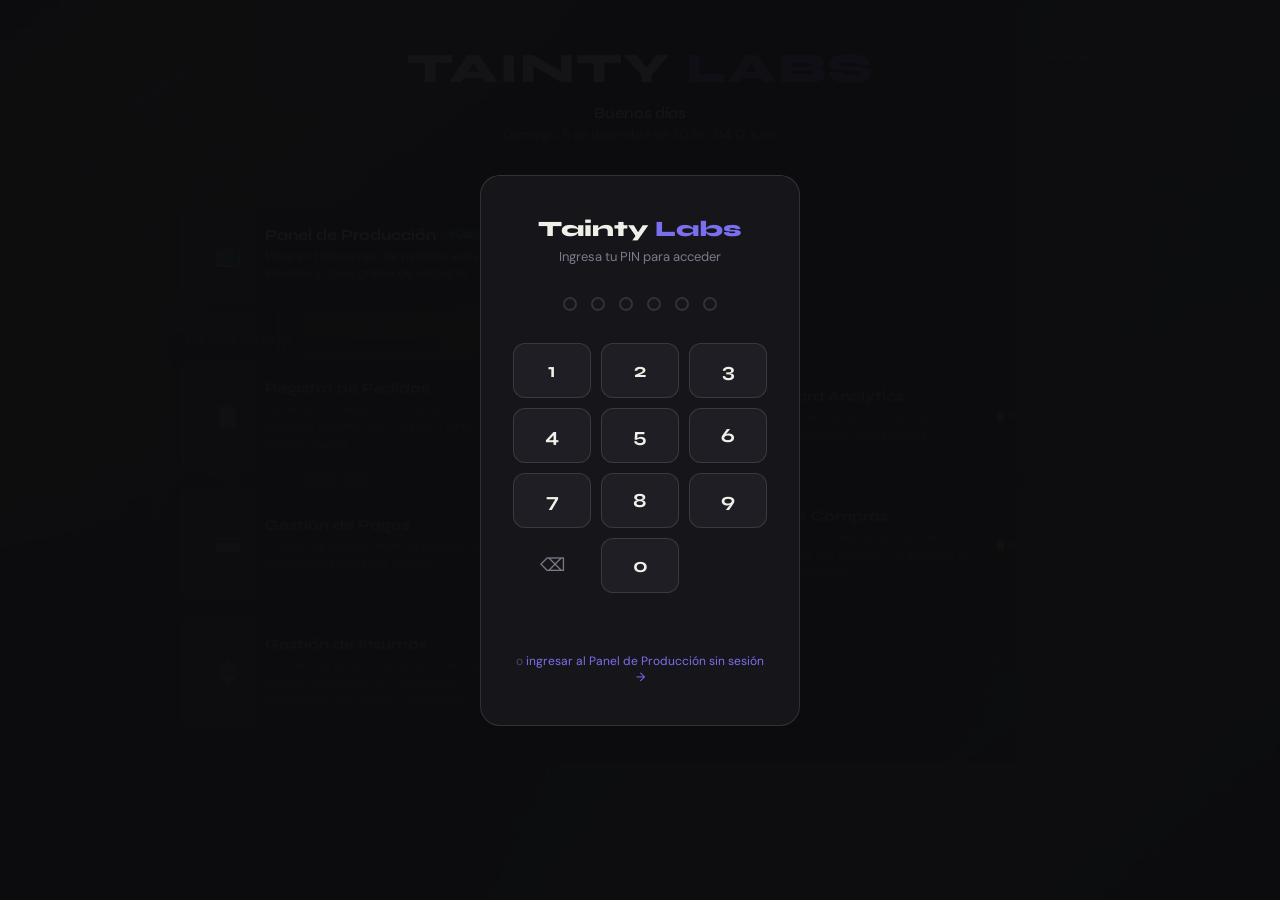
==== costeo_tainty.html @ faa9531d "PWA: app instalable en móvil (manifest, service worker, íconos y metas en las 8 páginas) Co-Authored" ====
<!DOCTYPE html>
<html lang="es">
<head>
<meta charset="UTF-8">
<meta name="viewport" content="width=device-width, initial-scale=1.0">
<!-- PWA (app instalable) -->
<meta name="theme-color" content="#0d0d0f">
<meta name="mobile-web-app-capable" content="yes">
<meta name="apple-mobile-web-app-capable" content="yes">
<meta name="apple-mobile-web-app-status-bar-style" content="black">
<meta name="apple-mobile-web-app-title" content="Tainty">
<link rel="manifest" href="./manifest.json">
<link rel="apple-touch-icon" href="./assets/icons/apple-touch-icon.png">
<link rel="icon" type="image/png" sizes="192x192" href="./assets/icons/icon-192.png">
<title>Costeo &amp; Compras · Tainty Labs</title>
<link href="https://fonts.googleapis.com/css2?family=Syne:wght@400;600;700;800&family=DM+Sans:wght@400;500&family=DM+Mono:wght@400;500&display=swap" rel="stylesheet">
<link rel="stylesheet" href="./assets/common.css">
<style>
/* TOPBAR */
.topbar-right{display:flex;align-items:center;gap:8px}
/* TABS */
.tabs-nav{display:flex;background:var(--surface);border-bottom:1px solid var(--border);position:sticky;top:0;z-index:9}
.tabs-nav.stuck{box-shadow:0 6px 16px -10px rgba(0,0,0,.5)}
.tab-btn{font-family:'DM Sans',sans-serif;font-size:13px;font-weight:500;padding:12px 20px;border:none;background:transparent;color:var(--muted);cursor:pointer;border-bottom:2px solid transparent;transition:all .15s;white-space:nowrap}
.tab-btn.active{color:var(--purple);border-bottom-color:var(--purple)}
.tab-count{display:inline-flex;align-items:center;justify-content:center;min-width:18px;height:18px;padding:0 5px;margin-left:7px;border-radius:10px;background:var(--purple-dim);color:var(--purple);font-family:'DM Mono',monospace;font-size:11px;font-weight:500;line-height:1;vertical-align:middle}
.tab-btn.active .tab-count{background:var(--purple);color:#fff}
.tab-content{display:none;padding:1.5rem;position:relative;z-index:1}
.tab-content.active{display:block}
/* GUIA DE PASOS (estado vacío) */
.guia-pasos{display:flex;gap:10px;margin-bottom:1.25rem;flex-wrap:wrap}
.guia-paso{flex:1;min-width:190px;display:flex;align-items:flex-start;gap:11px;background:var(--surface);border:1px solid var(--border);border-radius:12px;padding:.85rem 1rem}
.guia-num{flex-shrink:0;width:24px;height:24px;border-radius:50%;background:var(--purple-dim);color:var(--purple);font-family:'Syne',sans-serif;font-weight:700;font-size:13px;display:flex;align-items:center;justify-content:center}
.guia-t{font-size:13px;font-weight:600;color:var(--text);margin-bottom:2px}
.guia-s{font-size:11px;color:var(--muted);line-height:1.4}
@media(max-width:640px){.guia-paso{min-width:100%}}
/* BARRA TOTAL FIJA */
body.has-barra{padding-bottom:76px}
.barra-total{position:fixed;left:0;right:0;bottom:0;z-index:20;display:none;align-items:center;justify-content:space-between;gap:12px;padding:12px 1.5rem;background:var(--surface);border-top:1px solid var(--border2);box-shadow:0 -8px 24px -14px rgba(0,0,0,.7);flex-wrap:wrap}
.barra-total.show{display:flex;animation:barraUp .2s ease}
@keyframes barraUp{from{transform:translateY(100%)}to{transform:translateY(0)}}
.barra-total-info{display:flex;align-items:baseline;gap:10px;flex-wrap:wrap}
.barra-total-val{font-family:'DM Mono',monospace;font-size:18px;font-weight:500;color:var(--amber)}
.barra-total-sub{font-size:12px;color:var(--muted)}
.btn-copy.copiado{background:var(--green);color:#fff;border-color:var(--green)}
@media(max-width:640px){.barra-total{padding:10px 1rem}.barra-total-val{font-size:16px}.barra-total .btn-primary{padding:9px 16px;font-size:13px}}
/* CARDS */
.section-title{font-family:'Syne',sans-serif;font-size:16px;font-weight:700;margin-bottom:4px}
.section-sub{font-size:13px;color:var(--muted);margin-bottom:1.25rem}
.card{background:var(--surface);border:1px solid var(--border);border-radius:14px;padding:1.25rem;margin-bottom:12px}
/* PEDIDO SELECTOR */
.pedido-grid{display:grid;grid-template-columns:repeat(auto-fill,minmax(280px,1fr));gap:10px;margin-bottom:1.25rem}
.pedido-card{background:var(--surface);border:1px solid var(--border);border-radius:12px;padding:1rem;cursor:pointer;transition:all .15s;position:relative}
.pedido-card:hover{border-color:var(--border2)}
.pedido-card.selected{border-color:var(--purple);background:var(--purple-dim)}
.pedido-card-check{position:absolute;top:10px;right:10px;width:20px;height:20px;border-radius:50%;border:2px solid var(--border2);background:transparent;display:flex;align-items:center;justify-content:center;font-size:11px;color:transparent}
.pedido-card.selected .pedido-card-check{background:var(--purple);border-color:var(--purple);color:#fff}
.pedido-num{font-family:'DM Mono',monospace;font-size:11px;color:var(--hint);margin-bottom:3px}
.pedido-prod{font-size:14px;font-weight:600;color:var(--text);margin-bottom:3px}
.pedido-cliente{font-size:12px;color:var(--muted)}
.pedido-qty{font-family:'DM Mono',monospace;font-size:13px;color:var(--amber);margin-top:4px}
/* ESCALA SELECTOR */
/* TABLA INSUMOS */
.table-wrap{background:var(--surface);border:1px solid var(--border);border-radius:14px;overflow:hidden;margin-bottom:1rem}
.table-scroll{overflow-x:auto}
table{width:100%;border-collapse:collapse;font-size:13px}
thead tr{background:var(--surface2);border-bottom:1px solid var(--border2)}
th{padding:10px 14px;text-align:left;font-size:11px;font-weight:500;color:var(--muted);text-transform:uppercase;letter-spacing:.06em;white-space:nowrap}
tbody tr{border-bottom:1px solid var(--border);transition:background .1s}
tbody tr:last-child{border:none}
tbody tr:hover{background:var(--surface2)}
td{padding:10px 14px;color:var(--text);white-space:nowrap}
.td-mono{font-family:'DM Mono',monospace;font-size:12px}
.td-muted{color:var(--muted);font-size:12px}
.proveedor-badge{font-size:11px;padding:2px 8px;border-radius:20px;background:var(--blue-dim);color:var(--blue);border:1px solid rgba(76,163,232,.2)}
/* RESUMEN PROVEEDOR */
.prov-card{background:var(--surface);border:1px solid var(--border);border-radius:14px;margin-bottom:12px;overflow:hidden}
.prov-header{padding:1rem 1.25rem;background:var(--surface2);border-bottom:1px solid var(--border);display:flex;align-items:center;justify-content:space-between}
.prov-name{font-family:'Syne',sans-serif;font-size:15px;font-weight:700;color:var(--text)}
.prov-total{font-family:'DM Mono',monospace;font-size:14px;color:var(--amber)}
.prov-body{padding:1rem 1.25rem}
.prov-item{display:flex;align-items:center;justify-content:space-between;padding:6px 0;border-bottom:1px solid var(--border);font-size:13px}
.prov-item:last-child{border:none}
.prov-item-name{color:var(--muted);flex:1}
.prov-item-qty{font-family:'DM Mono',monospace;color:var(--text);margin:0 12px}
.prov-item-cost{font-family:'DM Mono',monospace;color:var(--green)}
.btn-copy{font-size:11px;padding:4px 10px;border-radius:8px;border:1px solid rgba(62,207,142,.3);background:var(--green-dim);color:var(--green);cursor:pointer;transition:all .15s}
.btn-copy:hover{background:rgba(62,207,142,.2)}
/* Segmented toggle (Por proveedor / Por tipo) */
.seg-toggle{display:inline-flex;background:var(--surface);border:1px solid var(--border2);border-radius:10px;padding:3px;gap:2px}
.seg-btn{font-family:'DM Sans',sans-serif;font-size:12px;font-weight:500;padding:6px 12px;border:none;background:transparent;color:var(--muted);cursor:pointer;border-radius:7px;transition:all .15s;white-space:nowrap;display:inline-flex;align-items:center;gap:5px}
.seg-btn:hover{color:var(--text)}
.seg-btn.active{background:var(--purple-dim);color:var(--purple)}
/* MANUAL PEDIDO */
.manual-row{display:flex;gap:8px;align-items:flex-end;margin-bottom:8px;flex-wrap:wrap}
.sel{background:var(--surface);border:1px solid var(--border2);border-radius:10px;padding:9px 12px;font-family:'DM Sans',sans-serif;font-size:13px;color:var(--text);cursor:pointer;outline:none;flex:1;min-width:150px}
.sel:focus{border-color:var(--purple)}
.inp{background:var(--surface);border:1px solid var(--border2);border-radius:10px;padding:9px 12px;font-family:'DM Sans',sans-serif;font-size:13px;color:var(--text);outline:none;width:100px}
.inp:focus{border-color:var(--purple)}
.btn-add{padding:9px 16px;border-radius:10px;border:none;background:var(--purple);color:#fff;font-family:'DM Sans',sans-serif;font-size:13px;cursor:pointer;white-space:nowrap}
.btn-add:hover{opacity:.85}
.btn-primary{padding:10px 24px;border-radius:10px;border:none;background:var(--purple);color:#fff;font-family:'DM Sans',sans-serif;font-size:14px;font-weight:500;cursor:pointer;transition:opacity .15s}
.btn-primary:hover{opacity:.85}
.btn-secondary{padding:10px 20px;border-radius:10px;border:1px solid var(--border2);background:transparent;color:var(--muted);font-family:'DM Sans',sans-serif;font-size:14px;cursor:pointer}
.btn-danger{padding:6px 12px;border-radius:8px;border:1px solid rgba(232,82,74,.3);background:var(--red-dim);color:var(--red);font-family:'DM Sans',sans-serif;font-size:12px;cursor:pointer}
/* COSTO CARD */
.costo-grid{display:grid;grid-template-columns:repeat(4,1fr);gap:8px;margin-bottom:1rem}
.costo-card{background:var(--surface2);border:1px solid var(--border);border-radius:10px;padding:.75rem;text-align:center;transition:all .15s;position:relative;cursor:pointer;outline:none}
.costo-card:hover{border-color:var(--border2);transform:translateY(-1px)}
.costo-card:focus-visible{border-color:var(--amber)}
.costo-card.activa{border-color:var(--amber);background:var(--amber-dim);box-shadow:0 0 0 1px var(--amber) inset}
.costo-label{font-size:11px;color:var(--hint);margin-bottom:4px}
.costo-card.activa .costo-label{color:var(--amber);font-weight:600}
.costo-val{font-family:'DM Mono',monospace;font-size:16px;font-weight:500;color:var(--amber)}
.costo-unit{font-size:11px;color:var(--muted);margin-top:2px}
/* MINI-GRAFICO COSTO/UND POR ESCALA */
.cu-chart{background:var(--surface);border:1px solid var(--border);border-radius:14px;padding:14px 16px 10px;margin-bottom:1rem}
.cu-head{font-size:12px;color:var(--muted);margin-bottom:12px}
.cu-cols{display:flex;gap:10px;align-items:flex-end;height:92px}
.cu-col{flex:1;display:flex;flex-direction:column;justify-content:flex-end;align-items:center;height:100%;gap:5px}
.cu-bar{width:100%;max-width:54px;border-radius:6px 6px 0 0;background:var(--border2);transition:height .3s ease}
.cu-bar.activa{background:var(--amber)}
.cu-bar.mejor{background:var(--green)}
.cu-bar-val{font-family:'DM Mono',monospace;font-size:11px;color:var(--text);white-space:nowrap}
.cu-axis{display:flex;gap:10px;margin-top:6px}
.cu-axis>div{flex:1;text-align:center;font-size:11px;color:var(--muted)}
/* SPINNER */
.spinner{width:32px;height:32px;border:2px solid var(--border2);border-top-color:var(--purple);border-radius:50%;animation:spin .8s linear infinite;margin:2rem auto;display:block}
}
.empty{text-align:center;padding:2rem;color:var(--hint);font-size:14px}
/* TOAST */
/* CATALOGO */
.cat-controls{display:flex;gap:8px;align-items:center;flex-wrap:wrap;margin-bottom:1rem}
.cat-chip{font-size:12px;padding:8px 12px;border-radius:10px;border:1px solid var(--border2);background:transparent;color:var(--muted);cursor:pointer;transition:all .15s;white-space:nowrap}
.cat-chip:hover{color:var(--text)}
.cat-chip.active{background:var(--purple-dim);color:var(--purple);border-color:rgba(124,111,239,.3)}
.cat-chip.pend.active{background:var(--amber-dim);color:var(--amber);border-color:rgba(245,166,35,.3)}
.cat-sel{flex:0 1 auto;min-width:160px;padding:8px 10px;font-size:12px}
.cat-count{margin-left:auto;font-size:12px;color:var(--muted)}
.prod-accordion{background:var(--surface);border:1px solid var(--border);border-radius:12px;margin-bottom:8px;overflow:hidden}
.prod-acc-header{padding:1rem 1.25rem;display:flex;align-items:center;justify-content:space-between;cursor:pointer;transition:background .1s}
.prod-acc-header:hover{background:var(--surface2)}
.prod-acc-title{font-family:'Syne',sans-serif;font-size:14px;font-weight:700}
.prod-acc-meta{font-size:12px;color:var(--muted);display:flex;align-items:center;gap:8px}
.prod-acc-body{display:none;padding:0 1.25rem 1.25rem;border-top:1px solid var(--border)}
.prod-acc-body.open{display:block}
.field label{display:block;font-size:12px;font-weight:500;color:var(--muted);margin-bottom:5px;margin-top:10px}
.field input,.field select{width:100%;font-family:'DM Sans',sans-serif;font-size:13px;color:var(--text);background:var(--surface2);border:1px solid var(--border2);border-radius:8px;padding:8px 10px;outline:none}
.field input:focus{border-color:var(--purple)}
@media(max-width:640px){
  .prod-acc-header{flex-wrap:wrap;gap:6px}
  .costo-grid{grid-template-columns:1fr 1fr}
  .add-prod-form{flex-direction:column}
  .tab-btn{font-size:12px;padding:10px 14px}
.tab-content{padding:1rem}.costo-grid{grid-template-columns:repeat(2,1fr)}.pedido-grid{grid-template-columns:1fr}.manual-row{flex-direction:column}}
</style>
<script src="./assets/auth.js"></script>
<script src="./assets/config.js"></script>
<script src="./assets/common.js"></script>
</head>
<body>

<div class="topbar">
  <div class="logo">Tainty <span>Labs</span> &middot; Costeo</div>
  <div class="topbar-right">
    <a class="back-btn" href="./index.html">&#8592; Inicio</a>
    <button class="lock-btn" onclick="cerrarSesion()">&#128274; Salir</button>
  </div>
</div>

<div class="tabs-nav">
  <button class="tab-btn active" onclick="switchTab('compras',this)">&#128722; Lista de compras<span class="tab-count" id="tab-compras-count" style="display:none">0</span></button>
  <button class="tab-btn" onclick="switchTab('costeo',this)">&#128200; Costeo por producto</button>
  <button class="tab-btn" onclick="switchTab('catalogo',this)">&#128218; Catálogo de insumos</button>
</div>

<!-- TAB: LISTA DE COMPRAS -->
<div class="tab-content active" id="tab-compras">
  <div class="section-title">Generador de lista de compras</div>
  <div class="section-sub">Agrega los pedidos activos y genera automáticamente qué insumos comprar y a qué proveedor</div>

  <div class="guia-pasos" id="guia-compras">
    <div class="guia-paso"><div class="guia-num">1</div><div><div class="guia-t">Agrega pedidos</div><div class="guia-s">Carga los pedidos en cola o añádelos a mano por producto y cantidad.</div></div></div>
    <div class="guia-paso"><div class="guia-num">2</div><div><div class="guia-t">Revisa los insumos</div><div class="guia-s">Verás el total de cada insumo a comprar con su costo estimado.</div></div></div>
    <div class="guia-paso"><div class="guia-num">3</div><div><div class="guia-t">Copia por proveedor</div><div class="guia-s">Genera el pedido agrupado, listo para enviar por WhatsApp.</div></div></div>
  </div>

  <div class="card">
    <div style="display:flex;align-items:center;justify-content:space-between;margin-bottom:10px;flex-wrap:wrap;gap:8px">
      <div style="font-size:13px;font-weight:500;color:var(--text)">Agregar pedidos</div>
      <button class="btn-add" style="background:var(--blue);font-size:12px;padding:6px 14px" onclick="cargarPedidosCola()">&#128260; Cargar pedidos en cola</button>
    </div>
    <div id="pedidos-cola-wrap" style="display:none;margin-bottom:12px">
      <div style="font-size:12px;color:var(--muted);margin-bottom:8px">Selecciona los pedidos a procesar:</div>
      <div id="pedidos-cola-list" style="display:flex;flex-direction:column;gap:6px;max-height:250px;overflow-y:auto;margin-bottom:10px"></div>
      <div style="display:flex;gap:8px">
        <button class="btn-add" style="font-size:12px;padding:6px 14px" onclick="agregarPedidosSeleccionados()">+ Agregar seleccionados</button>
        <button class="btn-secondary" style="font-size:12px;padding:6px 14px" onclick="cerrarCola()">Cerrar</button>
      </div>
    </div>
    <div class="manual-row">
      <select class="sel" id="sel-producto"><option value="">Elige producto...</option></select>
      <input class="inp" type="number" id="inp-cantidad" placeholder="Und" min="1">
      <button class="btn-add" onclick="agregarPedidoManual()">+ Agregar</button>
    </div>
  </div>

  <div id="pedidos-lista" style="margin-bottom:1.25rem"></div>

  <div id="compras-result" style="display:none">
    <div style="display:flex;align-items:center;justify-content:space-between;margin-bottom:1rem;flex-wrap:wrap;gap:8px">
      <div>
        <div class="section-title">Insumos a comprar</div>
        <div style="font-size:12px;color:var(--muted)" id="compras-resumen"></div>
      </div>
      <div style="display:flex;gap:8px">
        <button class="btn-secondary" onclick="limpiarPedidos()">Limpiar todo</button>
        <button class="btn-primary" onclick="mostrarProveedores()">Ver por proveedor &#8594;</button>
      </div>
    </div>
    <div class="table-wrap">
      <div class="table-scroll">
        <table>
          <thead><tr><th>Insumo</th><th>Tipo</th><th>Cantidad total</th><th>Unidad</th><th>Costo estimado</th><th>Proveedor</th></tr></thead>
          <tbody id="compras-tabla"></tbody>
        </table>
      </div>
    </div>
  </div>

  <div id="proveedores-result" style="display:none">
    <div style="display:flex;align-items:center;justify-content:space-between;margin-bottom:1rem;flex-wrap:wrap;gap:8px">
      <div>
        <div class="section-title">Pedido por proveedor</div>
        <div style="font-size:12px;color:var(--muted)">Listo para enviar</div>
      </div>
      <div style="display:flex;align-items:center;gap:8px;flex-wrap:wrap">
        <div class="seg-toggle" id="orden-proveedores">
          <button class="seg-btn active" id="ord-prov" onclick="setOrdenProveedores('proveedor',this)">📦 Por proveedor</button>
          <button class="seg-btn" id="ord-tipo" onclick="setOrdenProveedores('tipo',this)">🧪 Por tipo</button>
        </div>
        <button class="btn-copy" onclick="copiarTodo(this)" title="Copiar la lista completa: insumos, cápsulas, envases, etiquetas y cajas agrupadas por tipo">&#128203; Copiar todo</button>
        <button class="btn-secondary" onclick="volverAInsumos()">&#8592; Volver</button>
      </div>
    </div>
    <div id="proveedores-cards"></div>
    <div style="background:var(--surface);border:1px solid var(--border);border-radius:14px;padding:1.25rem;margin-top:12px">
      <div style="font-family:Syne,sans-serif;font-size:14px;font-weight:700;margin-bottom:8px">Resumen de costos</div>
      <div id="resumen-costos"></div>
    </div>
  </div>
</div>

<!-- TAB: COSTEO -->
<div class="tab-content" id="tab-costeo">
  <div class="section-title">Costeo por producto</div>
  <div class="section-sub">Selecciona un producto y toca una tarjeta de escala para ver su desglose de costos</div>
  <div style="display:flex;gap:10px;margin-bottom:1.25rem;flex-wrap:wrap">
    <select class="sel" id="sel-costeo-prod" onchange="renderCosteo()" style="flex:1;min-width:200px"><option value="">Elige producto...</option></select>
  </div>
  <div id="costeo-result" class="empty">Selecciona un producto para ver su costeo</div>
</div>

<!-- TAB: CATALOGO -->
<div class="tab-content" id="tab-catalogo">
  <div style="display:flex;align-items:center;justify-content:space-between;margin-bottom:4px;flex-wrap:wrap;gap:8px">
    <div><div class="section-title">Catálogo de insumos</div><div class="section-sub" style="margin:0">Gestiona los insumos por producto — se guarda en Google Sheets</div></div>
    <button class="btn-primary" onclick="abrirEditorProducto(null)">+ Nuevo producto</button>
  </div>
  <div style="margin:1rem 0 .75rem">
    <input style="width:100%;background:var(--surface);border:1px solid var(--border2);border-radius:10px;padding:9px 14px;font-family:DM Sans,sans-serif;font-size:13px;color:var(--text);outline:none" placeholder="Buscar producto..." id="cat-search" oninput="renderCatalogo()">
  </div>
  <div class="cat-controls">
    <select class="sel cat-sel" id="cat-orden" onchange="renderCatalogo()">
      <option value="nombre">Orden: Nombre (A-Z)</option>
      <option value="costo-desc">Orden: Costo (mayor)</option>
      <option value="costo-asc">Orden: Costo (menor)</option>
    </select>
    <button class="cat-chip" id="cat-chip-compacto" onclick="toggleCatCompacto(this)">&#9636; Vista compacta</button>
    <button class="cat-chip pend" id="cat-chip-pend" onclick="toggleCatPend(this)" style="display:none">&#9888; No sincronizados</button>
    <span class="cat-count" id="cat-count"></span>
  </div>
  <div id="catalogo-list"></div>
</div>

<!-- MODAL EDITOR PRODUCTO -->
<div style="position:fixed;inset:0;background:rgba(0,0,0,.8);z-index:50;display:flex;align-items:center;justify-content:center;opacity:0;pointer-events:none;transition:opacity .2s" id="modal-editor">
  <div style="background:var(--surface);border:1px solid var(--border2);border-radius:20px;padding:1.75rem;width:100%;max-width:680px;max-height:90vh;overflow-y:auto;margin:1rem">
    <div style="display:flex;align-items:center;justify-content:space-between;margin-bottom:1.25rem">
      <div>
        <div style="font-family:Syne,sans-serif;font-size:17px;font-weight:700" id="editor-title">Nuevo producto</div>
        <div style="font-size:12px;color:var(--muted);margin-top:2px">Los cambios se guardan en Google Sheets</div>
      </div>
      <button onclick="cerrarEditorProducto()" style="background:none;border:none;color:var(--muted);cursor:pointer;font-size:18px;padding:2px 6px">&#10005;</button>
    </div>

    <!-- Nombre producto -->
    <div style="margin-bottom:1.25rem">
      <label style="display:block;font-size:12px;font-weight:500;color:var(--muted);margin-bottom:5px">Nombre del producto *</label>
      <input id="editor-nombre" type="text" placeholder="Ej: KALLOS (100ml)" style="width:100%;background:var(--surface2);border:1px solid var(--border2);border-radius:8px;padding:9px 12px;font-family:DM Sans,sans-serif;font-size:14px;color:var(--text);outline:none">
    </div>

    <!-- Filas de insumos -->
    <div id="editor-insumos"></div>

    <!-- Sugerencias de proveedores por tipo (autocomplete del campo "Proveedor") -->
    <datalist id="proveedores-INSUMO-list"></datalist>
    <datalist id="proveedores-LAINA-list"></datalist>
    <datalist id="proveedores-CAPSULA-list"></datalist>
    <datalist id="proveedores-ENVASE-list"></datalist>
    <datalist id="proveedores-ETIQUETA-list"></datalist>
    <datalist id="proveedores-CAJA-list"></datalist>
    <!-- Sugerencias de insumos por tipo (autocomplete del campo "Descripción") -->
    <datalist id="insumos-INSUMO-list"></datalist>
    <datalist id="insumos-LAINA-list"></datalist>
    <datalist id="insumos-CAPSULA-list"></datalist>
    <datalist id="insumos-ENVASE-list"></datalist>
    <datalist id="insumos-ETIQUETA-list"></datalist>
    <datalist id="insumos-CAJA-list"></datalist>

    <div style="display:flex;gap:10px;margin-top:1.25rem;flex-wrap:wrap">
      <button onclick="cerrarEditorProducto()" style="flex:1;padding:10px;border-radius:10px;border:1px solid var(--border2);background:transparent;color:var(--muted);cursor:pointer;font-family:DM Sans,sans-serif;font-size:14px">Cancelar</button>
      <button id="btn-guardar-prod" onclick="guardarProductoSheets()" style="flex:2;padding:10px;border-radius:10px;border:none;background:var(--purple);color:#fff;cursor:pointer;font-family:DM Sans,sans-serif;font-size:14px;font-weight:500">Guardar en Sheets</button>
    </div>
  </div>
</div>

<div class="barra-total" id="barra-total">
  <div class="barra-total-info">
    <span class="barra-total-val" id="barra-total-val">S/ 0.00</span>
    <span class="barra-total-sub" id="barra-total-sub">0 insumos</span>
  </div>
  <button class="btn-primary" id="barra-total-btn" onclick="accionBarraTotal()">Ver por proveedor &#8594;</button>
</div>

<div class="toast" id="toast"></div>

<script>

// Auth gate: si no hay sesion, requireLogin redirige al index.
if (!requireLogin()) {
  // El navegador ya esta yendo al index; lo siguiente no se ejecuta.
} else {
  if (document.readyState === "loading") {
    document.addEventListener("DOMContentLoaded", () => cargarCatalogo());
  } else {
    cargarCatalogo();
  }
}
let catalogo = [], pedidosActivos = [], pedidosEnCola = [], escalaActual = 100;

function initDots() {
  const w = document.getElementById('pin-dots-wrap');
  w.innerHTML = Array.from({length:PIN_LEN}, (_,i) => `<div class="pin-dot" id="pd${i}"></div>`).join('');
}
function switchTab(id,btn) {
  document.querySelectorAll('.tab-content').forEach(t=>t.classList.remove('active'));
  document.querySelectorAll('.tab-btn').forEach(b=>b.classList.remove('active'));
  document.getElementById('tab-'+id).classList.add('active'); btn.classList.add('active');
  if(id==='catalogo') renderCatalogo();
  if(id==='costeo') renderCosteoSelects();
  if(id==='compras') actualizarBarraTotal(barraTotalModo); else actualizarBarraTotal('hidden');
}

// JSONP
// CARGAR DATOS
async function cargarCatalogo() {
  try {
    document.getElementById('catalogo-list').innerHTML = '<div class="spinner"></div>';
    const res = await jsonp(COSTEO_URL + '?t=' + Date.now());
    if (res.success) {
      // New script returns res.data as parsed catalogo array
      const rawData = res.data || [];
      parsearDatos(rawData);
      poblarSelects();
      renderCatalogo();
    }
  } catch(e) {
    // Usar datos de localStorage si existen
    const local = localStorage.getItem('tainty_catalogo');
    if (local) { catalogo = JSON.parse(local); poblarSelects(); renderCatalogo(); }
    else document.getElementById('catalogo-list').innerHTML = '<div class="empty">No se pudo cargar el catálogo. Verifica la conexión.</div>';
  }
}

function parsearDatos(data) {
  // Antes de reemplazar el catalogo, rescatar productos local-only de localStorage
  // (productos cuyo guardado a Sheets falló y solo viven en el navegador).
  let pendientes = [];
  try {
    const raw = localStorage.getItem('tainty_catalogo');
    if (raw) {
      const prev = JSON.parse(raw);
      pendientes = prev.filter(p => p && p._localOnly);
    }
  } catch(_){ /* localStorage corrupto: ignorar */ }

  let nuevoCatalogo = [];
  // Nueva estructura: el script ya devuelve el catalogo parseado directamente
  if (Array.isArray(data) && data.length > 0 && data[0].nombre) {
    nuevoCatalogo = data;
  } else if (Array.isArray(data)) {
    // Estructura antigua de rows - parsear manualmente
    const map = {};
    for (let i = 1; i < data.length; i++) {
      const r = data[i];
      const producto = (r[0] || '').toString().trim();
      const tipo = (r[1] || '').toString().trim().toUpperCase();
      const nombre = (r[2] || '').toString().trim();
      const proveedor = (r[3] || '').toString().trim();
      const costoKg = parseFloat(r[4]) || 0;
      const kg100 = parseFloat(r[5]) || 0;
      const kg300 = parseFloat(r[6]) || 0;
      const kg500 = parseFloat(r[7]) || 0;
      const kg1000 = parseFloat(r[8]) || 0;
      if (!producto || !tipo || !nombre) continue;
      if (!map[producto]) map[producto] = { nombre: producto, insumos: [] };
      map[producto].insumos.push({
        tipo, nombre, proveedor, costoPorKg: costoKg,
        cantidades: { 100: kg100, 300: kg300, 500: kg500, 1000: kg1000 }
      });
    }
    nuevoCatalogo = Object.values(map).filter(p => p.insumos.length > 0);
  }

  // Reintegrar local-only: si el servidor ya tiene un producto con ese nombre
  // (porque se sincronizó en otra sesión), borramos la marca local.
  // Si no, los anteponemos al catalogo para que sigan visibles.
  const nombresServer = new Set(nuevoCatalogo.map(p => p.nombre));
  const localOnlyRestantes = pendientes.filter(p => !nombresServer.has(p.nombre));
  catalogo = [...localOnlyRestantes, ...nuevoCatalogo];

  localStorage.setItem('tainty_catalogo', JSON.stringify(catalogo));
  if (localOnlyRestantes.length > 0) {
    console.warn(`${localOnlyRestantes.length} producto(s) pendiente(s) de sincronizar:`, localOnlyRestantes.map(p=>p.nombre));
  }
  console.log('Catálogo cargado:', catalogo.length, 'productos');
}

function poblarSelects() {
  const opts = '<option value="">Elige producto...</option>' + catalogo.map(p=>`<option>${p.nombre}</option>`).join('');
  document.getElementById('sel-producto').innerHTML = opts;
  document.getElementById('sel-costeo-prod').innerHTML = opts;
}

// LISTA DE COMPRAS
function agregarPedidoManual() {
  const prod = document.getElementById('sel-producto').value;
  const qty = parseInt(document.getElementById('inp-cantidad').value) || 0;
  if (!prod || !qty) { mostrarToast('Elige producto y cantidad'); return; }
  pedidosActivos.push({ id: Date.now(), producto: prod, cantidad: qty });
  document.getElementById('inp-cantidad').value = '';
  renderPedidosLista();
  calcularCompras();
}

function eliminarPedido(id) {
  pedidosActivos = pedidosActivos.filter(p => p.id !== id);
  renderPedidosLista();
  calcularCompras();
}

function limpiarPedidos() {
  pedidosActivos = [];
  renderPedidosLista();
  document.getElementById('compras-result').style.display = 'none';
  document.getElementById('proveedores-result').style.display = 'none';
  actualizarBarraTotal('hidden');
}

// Mantiene el contador de la pestaña y el estado vacío guiado en sync
// con la cantidad de pedidos activos. Se llama desde renderPedidosLista,
// que a su vez se dispara en cada agregar/eliminar/limpiar.
function sincronizarEstadoCompras() {
  const n = pedidosActivos.length;
  const badge = document.getElementById('tab-compras-count');
  if (badge) { badge.textContent = n; badge.style.display = n > 0 ? 'inline-flex' : 'none'; }
  const guia = document.getElementById('guia-compras');
  if (guia) guia.style.display = n > 0 ? 'none' : 'flex';
}

// Barra de total fija (parte inferior). Modo:
//   'insumos'     → CTA "Ver por proveedor →"
//   'proveedores' → CTA "Copiar todo"
//   'hidden'      → oculta
let barraTotalModo = 'insumos';
function actualizarBarraTotal(modo) {
  const bar = document.getElementById('barra-total');
  if (!bar) return;
  const lista = window._insumosCalculados || [];
  const enCompras = document.getElementById('tab-compras').classList.contains('active');
  if (modo === 'hidden' || !lista.length || !enCompras) {
    bar.classList.remove('show');
    document.body.classList.remove('has-barra');
    return;
  }
  barraTotalModo = modo;
  const total = lista.reduce((s, i) => s + (i.costoTotal || 0), 0);
  document.getElementById('barra-total-val').textContent = 'S/ ' + total.toLocaleString('es-PE', {minimumFractionDigits:2});
  document.getElementById('barra-total-sub').textContent = lista.length + ' insumo' + (lista.length === 1 ? '' : 's');
  const btn = document.getElementById('barra-total-btn');
  btn.innerHTML = modo === 'proveedores' ? '&#128203; Copiar todo' : 'Ver por proveedor &#8594;';
  bar.classList.add('show');
  document.body.classList.add('has-barra');
}
function accionBarraTotal() {
  if (barraTotalModo === 'proveedores') copiarTodo(document.getElementById('barra-total-btn'));
  else mostrarProveedores();
}

// Feedback visual en un botón de copiar: "✓ Copiado" durante 1.5s.
function flashCopiado(btn) {
  if (!btn) return;
  const orig = btn.innerHTML;
  btn.classList.add('copiado');
  btn.innerHTML = '&#10003; Copiado';
  setTimeout(() => { btn.classList.remove('copiado'); btn.innerHTML = orig; }, 1500);
}

function renderPedidosLista() {
  sincronizarEstadoCompras();
  const div = document.getElementById('pedidos-lista');
  if (!pedidosActivos.length) { div.innerHTML = ''; return; }
  div.innerHTML = `<div style="background:var(--surface);border:1px solid var(--border);border-radius:14px;padding:1rem;margin-bottom:1rem">
    <div style="font-size:13px;font-weight:500;color:var(--text);margin-bottom:10px">Pedidos seleccionados (${pedidosActivos.length})</div>
    ${pedidosActivos.map(p => `<div style="display:flex;align-items:center;justify-content:space-between;padding:6px 0;border-bottom:1px solid var(--border);font-size:13px">
      <div><span style="font-family:DM Mono,monospace;font-size:11px;color:var(--hint);margin-right:8px">${p.producto}</span></div>
      <div style="display:flex;align-items:center;gap:10px">
        <span style="font-family:DM Mono,monospace;color:var(--amber)">${p.cantidad.toLocaleString()} und</span>
        <button class="btn-danger" onclick="eliminarPedido(${p.id})">✕</button>
      </div>
    </div>`).join('')}
  </div>`;
}

function getEscalaCercana(cantidad) {
  if (cantidad <= 100) return 100;
  if (cantidad <= 300) return 300;
  if (cantidad <= 500) return 500;
  return 1000;
}

/**
 * Normaliza un nombre de producto para comparación tolerante.
 * Espejo del normalizarNombre_ del Apps Script:
 *   - uppercase
 *   - sin acentos (NFD)
 *   - sin espacios no-rompibles / zero-width
 *   - espacios múltiples colapsados, trim
 * Sirve para que un pedido registrado como "Flycleanse (500ml)" matchee
 * con el catálogo guardado como "FLYCLEANSE (500ML)".
 */
function normalizarNombre(valor) {
  if (valor === null || valor === undefined) return '';
  let s = String(valor);
  s = s.replace(/[ ​-‍﻿\t]+/g, ' ');
  s = s.replace(/\s+/g, ' ').trim().toUpperCase();
  if (s.normalize) s = s.normalize('NFD').replace(/[̀-ͯ]/g, '');
  return s;
}

function calcularCompras() {
  if (!pedidosActivos.length) { document.getElementById('compras-result').style.display = 'none'; actualizarBarraTotal('hidden'); return; }
  const insumos = {};
  const noEncontrados = [];
  for (const ped of pedidosActivos) {
    const objetivo = normalizarNombre(ped.producto);
    const prod = catalogo.find(p => normalizarNombre(p.nombre) === objetivo);
    if (!prod || !prod.insumos || prod.insumos.length === 0) {
      noEncontrados.push(ped.producto);
      continue;
    }
    const escala = getEscalaCercana(ped.cantidad);
    const factor = ped.cantidad / escala;
    for (const ins of prod.insumos) {
      const config = getTipoConfig(ins.tipo);
      const key = ins.nombre + '|||' + ins.proveedor + '|||' + ins.tipo;
      let cantTotal = 0, costoTotal = 0, unidad = '';

      if (config === 'kg') {
        const cantBase = (ins.cantidades && parseFloat(ins.cantidades[escala])) || 0;
        cantTotal = cantBase * factor;
        costoTotal = cantTotal * (parseFloat(ins.precioUnitario) || 0);
        unidad = 'kg';
      } else if (config === 'und') {
        const cantBase = (ins.cantidades && parseFloat(ins.cantidades[escala])) || 0;
        cantTotal = cantBase * factor;
        costoTotal = cantTotal * (parseFloat(ins.precioUnitario) || 0);
        unidad = 'und';
      } else {
        // fijo: ETIQUETA / CAJA — costo total directo por escala
        const costoBase = (ins.costos && parseFloat(ins.costos[escala])) || 0;
        costoTotal = costoBase * factor;
        cantTotal = ped.cantidad; // unidades del pedido
        unidad = 'und';
      }

      if (!insumos[key]) {
        insumos[key] = { nombre: ins.nombre, tipo: ins.tipo, proveedor: ins.proveedor||'', cantidadTotal: 0, costoTotal: 0, unidad };
      }
      insumos[key].cantidadTotal += cantTotal;
      insumos[key].costoTotal += costoTotal;
    }
  }
  const lista = Object.values(insumos).sort((a,b) => (a.proveedor||'').localeCompare(b.proveedor||''));
  const costoGlobal = lista.reduce((s,i) => s+i.costoTotal, 0);
  let resumen = `${lista.length} insumos · Costo estimado: S/ ${costoGlobal.toLocaleString('es-PE',{minimumFractionDigits:2})}`;
  if (noEncontrados.length) {
    resumen += ` · ⚠ ${noEncontrados.length} pedido(s) sin match en catálogo: ${noEncontrados.join(', ')}`;
    mostrarToast(`No encontré en el catálogo: ${noEncontrados.join(', ')}`, {type:'error',duration:4500});
  }
  document.getElementById('compras-resumen').textContent = resumen;
  document.getElementById('compras-tabla').innerHTML = lista.map(i => `<tr>
      <td style="font-size:13px">${i.nombre}</td>
      <td><span style="font-size:11px;padding:2px 7px;border-radius:10px;background:var(--surface2);color:var(--muted)">${i.tipo}</span></td>
      <td class="td-mono">${formatCantidad(i.cantidadTotal, i.unidad)}</td>
      <td class="td-muted">${(i.unidad||'').toUpperCase()}</td>
      <td class="td-mono" style="color:var(--green)">S/ ${i.costoTotal.toLocaleString('es-PE',{minimumFractionDigits:2})}</td>
      <td><span class="proveedor-badge">${i.proveedor||'—'}</span></td>
    </tr>`).join('');
  document.getElementById('compras-result').style.display = 'block';
  document.getElementById('proveedores-result').style.display = 'none';
  window._insumosCalculados = lista;
  actualizarBarraTotal('insumos');
}

/**
 * Devuelve "12 kg" / "1.08 kg" / "400 und" / "1,000 und".
 * - Para kg: redondea a 3 decimales y elimina ceros finales.
 * - Para und: redondea a entero y agrega separador de miles (en-US).
 */
function formatCantidad(qty, unidad) {
  const n = parseFloat(qty) || 0;
  if (unidad === 'kg') {
    return parseFloat(n.toFixed(3)).toString() + ' kg';
  }
  return Math.round(n).toLocaleString('en-US') + ' und';
}

// Modo de agrupación en la vista "Pedido por proveedor":
//   'proveedor' → cards por proveedor (default, listo para WhatsApp)
//   'tipo'      → cards por tipo de insumo (Insumo / Cápsula / Envase / ...)
let ordenProveedoresActual = 'proveedor';

function setOrdenProveedores(modo, btn) {
  ordenProveedoresActual = modo;
  document.querySelectorAll('#orden-proveedores .ftab').forEach(b => b.classList.remove('active'));
  if (btn) btn.classList.add('active');
  mostrarProveedores();
}

// Iconos y label por tipo (ya existe getTipoConfig para la unidad)
const TIPO_META = {
  'INSUMO':   { ic:'🧪', label:'Insumo' },
  'LAINA':    { ic:'🧴', label:'Laina' },
  'CAPSULA':  { ic:'💊', label:'Cápsula' },
  'ENVASE':   { ic:'📦', label:'Envase' },
  'ETIQUETA': { ic:'🏷️', label:'Etiqueta' },
  'CAJA':     { ic:'📥', label:'Caja' }
};
const TIPO_ORDEN = ['INSUMO','LAINA','CAPSULA','ENVASE','ETIQUETA','CAJA'];

function mostrarProveedores() {
  const lista = window._insumosCalculados || [];
  // Reagrupar siempre por proveedor (necesario para el resumen y para los copies).
  const porProv = {};
  lista.forEach(i => {
    if (!porProv[i.proveedor]) porProv[i.proveedor] = { insumos: [], total: 0 };
    porProv[i.proveedor].insumos.push(i);
    porProv[i.proveedor].total += i.costoTotal;
  });
  window._proveedoresData = porProv;

  if (ordenProveedoresActual === 'tipo') {
    renderProveedoresPorTipo(lista, porProv);
  } else {
    renderProveedoresPorProveedor(porProv);
  }

  // Resumen de costos (siempre por proveedor — más útil para totalizar)
  const costoTotal = lista.reduce((s,i)=>s+i.costoTotal, 0);
  const provEntries = Object.entries(porProv).sort((a,b) => b[1].total - a[1].total);
  document.getElementById('resumen-costos').innerHTML = provEntries.map(([p,d])=>`
    <div style="display:flex;justify-content:space-between;padding:5px 0;border-bottom:1px solid var(--border);font-size:13px">
      <span style="color:var(--muted)">${p||'—'}</span>
      <span style="font-family:DM Mono,monospace;color:var(--amber)">S/ ${d.total.toLocaleString('es-PE',{minimumFractionDigits:2})}</span>
    </div>`).join('') +
    `<div style="display:flex;justify-content:space-between;padding:8px 0;font-size:14px;font-weight:600">
      <span>TOTAL</span><span style="font-family:DM Mono,monospace;color:var(--green)">S/ ${costoTotal.toLocaleString('es-PE',{minimumFractionDigits:2})}</span>
    </div>`;
  document.getElementById('compras-result').style.display = 'none';
  document.getElementById('proveedores-result').style.display = 'block';
  actualizarBarraTotal('proveedores');
}

function renderProveedoresPorProveedor(porProv) {
  const provEntries = Object.entries(porProv).sort((a,b) => b[1].total - a[1].total);
  document.getElementById('proveedores-cards').innerHTML = provEntries.map(([prov, data]) => `
    <div class="prov-card">
      <div class="prov-header">
        <div class="prov-name">&#128230; ${prov||'—'}</div>
        <div style="display:flex;align-items:center;gap:10px">
          <div class="prov-total">S/ ${data.total.toLocaleString('es-PE',{minimumFractionDigits:2})}</div>
          <button class="btn-copy" onclick="copiarProveedor('${(prov||'').replace(/'/g,"\\'")}',this)" >&#128203; Copiar</button>
        </div>
      </div>
      <div class="prov-body">
        ${data.insumos.map(i => `<div class="prov-item">
          <span class="prov-item-name">${i.nombre}</span>
          <span class="prov-item-qty">${formatCantidad(i.cantidadTotal, i.unidad)}</span>
          <span class="prov-item-cost">S/ ${i.costoTotal.toLocaleString('es-PE',{minimumFractionDigits:2})}</span>
        </div>`).join('')}
      </div>
    </div>`).join('');
}

function renderProveedoresPorTipo(lista, porProv) {
  // Agrupar por tipo, y dentro de cada tipo sub-agrupar por proveedor.
  const porTipo = {};
  lista.forEach(i => {
    const t = (i.tipo||'').toUpperCase();
    if (!porTipo[t]) porTipo[t] = { porProv: {}, total: 0 };
    if (!porTipo[t].porProv[i.proveedor]) porTipo[t].porProv[i.proveedor] = [];
    porTipo[t].porProv[i.proveedor].push(i);
    porTipo[t].total += i.costoTotal;
  });

  const tiposOrdenados = Object.keys(porTipo).sort((a,b) => {
    const ia = TIPO_ORDEN.indexOf(a), ib = TIPO_ORDEN.indexOf(b);
    return (ia===-1?99:ia) - (ib===-1?99:ib);
  });

  document.getElementById('proveedores-cards').innerHTML = tiposOrdenados.map(tipo => {
    const meta = TIPO_META[tipo] || { ic:'•', label: tipo };
    const data = porTipo[tipo];
    // Dentro de cada tipo: una sub-sección por proveedor
    const provEntries = Object.entries(data.porProv).sort((a,b) =>
      (a[0]||'').localeCompare(b[0]||''));
    const cuerpo = provEntries.map(([prov, insumos]) => {
      const subtotal = insumos.reduce((s,i)=>s+i.costoTotal, 0);
      const itemsHtml = insumos.map(i => `<div class="prov-item">
        <span class="prov-item-name">${i.nombre}</span>
        <span class="prov-item-qty">${formatCantidad(i.cantidadTotal, i.unidad)}</span>
        <span class="prov-item-cost">S/ ${i.costoTotal.toLocaleString('es-PE',{minimumFractionDigits:2})}</span>
      </div>`).join('');
      const provEsc = (prov||'').replace(/'/g,"\\'");
      return `<div style="margin-top:10px">
        <div style="display:flex;justify-content:space-between;align-items:center;padding:6px 8px;background:var(--surface2);border-radius:6px;margin-bottom:4px;gap:8px;flex-wrap:wrap">
          <div style="font-size:12px;font-weight:500;color:var(--text);flex:1;min-width:120px">&#128230; ${prov||'—'}</div>
          <div style="display:flex;align-items:center;gap:8px">
            <div style="font-family:DM Mono,monospace;font-size:11px;color:var(--amber)">S/ ${subtotal.toLocaleString('es-PE',{minimumFractionDigits:2})}</div>
            <button class="btn-copy" onclick="copiarProveedor('${provEsc}',this)" title="Copiar pedido completo del proveedor (todos sus insumos)">&#128203; Copiar</button>
          </div>
        </div>
        ${itemsHtml}
      </div>`;
    }).join('');

    return `<div class="prov-card">
      <div class="prov-header">
        <div class="prov-name">${meta.ic} ${meta.label.toUpperCase()}</div>
        <div style="display:flex;align-items:center;gap:10px">
          <div class="prov-total">S/ ${data.total.toLocaleString('es-PE',{minimumFractionDigits:2})}</div>
          <button class="btn-copy" onclick="copiarTipo('${tipo}',this)" title="Copiar todos los insumos de ${meta.label.toUpperCase()} agrupados por proveedor">&#128203; Copiar</button>
        </div>
      </div>
      <div class="prov-body">${cuerpo}</div>
    </div>`;
  }).join('');
}

/**
 * Copia al portapapeles solo los nombres y cantidades de los insumos del
 * tipo dado. Sin cabecera de tipo, sin proveedor, sin total.
 */
function copiarTipo(tipo, btn) {
  const lista = (window._insumosCalculados || []).filter(i => (i.tipo||'').toUpperCase() === tipo);
  if (!lista.length) {
    mostrarToast('No hay insumos de ' + tipo + ' para copiar', {type:'error', duration:2500});
    return;
  }
  const meta = TIPO_META[tipo] || { ic: '•', label: tipo };
  // Orden alfabético por nombre, sin agrupar por proveedor.
  const items = lista.slice().sort((a,b) => (a.nombre||'').localeCompare(b.nombre||'', 'es'));
  const texto = items.map(i => {
    const unidad = i.unidad || 'kg';
    if (unidad === 'kg') {
      const cant = parseFloat(i.cantidadTotal.toFixed(3)).toString();
      return `- ${i.nombre}: ${cant} kg`;
    }
    const cant = Math.round(i.cantidadTotal).toLocaleString('en-US');
    return `- ${cant} ${i.nombre}`;
  }).join('\n');
  navigator.clipboard.writeText(texto)
    .then(() => { mostrarToast(`${meta.label} copiado (${items.length} insumos)`, {type:'success', duration:2500}); flashCopiado(btn); })
    .catch(() => mostrarToast('No se pudo copiar', {type:'error', duration:3000}));
}

function copiarProveedor(prov, btn) {
  const data = (window._proveedoresData || {})[prov];
  if (!data) return;
  const insumosStr = data.insumos.map(i => {
    const unidad = i.unidad || 'kg';
    if (unidad === 'kg') {
      // Insumos a granel: redondea a 3 decimales y elimina los ceros finales.
      // 30.000 → "30",  1.080 → "1.08",  0.090 → "0.09",  1.005 → "1.005"
      const cantidad = parseFloat(i.cantidadTotal.toFixed(3)).toString();
      return `- ${i.nombre}: ${cantidad} kg`;
    }
    // Envases / etiquetas / cajas / cápsulas: "- 1,000 Nombre".
    // Usamos en-US para que el separador de miles sea coma, no punto
    // (en es-PE el punto es separador de miles y se confunde con decimales).
    const cantidad = Math.round(i.cantidadTotal).toLocaleString('en-US');
    return `- ${cantidad} ${i.nombre}`;
  }).join('\n');
  const texto = `Buen día, podría cotizarme lo siguiente:\n\n${insumosStr}`;
  navigator.clipboard.writeText(texto).then(() => { mostrarToast('¡Copiado para WhatsApp!'); flashCopiado(btn); }).catch(() => mostrarToast('No se pudo copiar', {type:'error',duration:3500}));
}

/**
 * Copia la lista COMPLETA de compras (todos los tipos, todos los proveedores)
 * en un solo texto agrupado por tipo de insumo:
 *
 *   📋 LISTA COMPLETA DE COMPRAS
 *
 *   🧪 INSUMO
 *   - Glutatión: 1.08 kg (BIOGRAND)
 *   - Camu camu: 0.9 kg (BIOGRAND)
 *
 *   💊 CÁPSULA
 *   - Cápsula 00 vegetal: 6,000 und (CAPSUFARMA)
 *
 *   📦 ENVASE
 *   - 400 Envase PET 100ml (INVERSIONES AGO)
 *
 *   🏷️ ETIQUETA
 *   - 400 Laminado Brillo (PHANTONE)
 *
 *   📥 CAJA
 *   - 50 Caja kraft (CAJAS LIMA)
 *
 *   💰 Total estimado: S/ 4,250.00
 *
 * Útil como checklist interno o para enviar a un único proveedor que
 * suministre varios tipos.
 */
function copiarTodo(btn) {
  const lista = window._insumosCalculados || [];
  if (!lista.length) {
    mostrarToast('No hay insumos para copiar', {type:'error', duration:2500});
    return;
  }

  // Agrupar por tipo manteniendo el orden lógico
  const porTipo = {};
  lista.forEach(i => {
    const t = (i.tipo||'OTROS').toUpperCase();
    if (!porTipo[t]) porTipo[t] = [];
    porTipo[t].push(i);
  });

  const tiposOrdenados = Object.keys(porTipo).sort((a,b) => {
    const ia = TIPO_ORDEN.indexOf(a), ib = TIPO_ORDEN.indexOf(b);
    return (ia === -1 ? 99 : ia) - (ib === -1 ? 99 : ib);
  });

  const bloques = tiposOrdenados.map(tipo => {
    const meta = TIPO_META[tipo] || { ic: '•', label: tipo };
    const items = porTipo[tipo].slice().sort((a,b) => (a.nombre||'').localeCompare(b.nombre||'', 'es'));
    const lineas = items.map(i => {
      const unidad = i.unidad || 'kg';
      const prov = i.proveedor ? ` (${i.proveedor})` : '';
      if (unidad === 'kg') {
        const cant = parseFloat(i.cantidadTotal.toFixed(3)).toString();
        return `- ${i.nombre}: ${cant} kg${prov}`;
      }
      // und (envase, etiqueta, caja, cápsula): "cantidad Nombre (proveedor)"
      const cant = Math.round(i.cantidadTotal).toLocaleString('en-US');
      return `- ${cant} ${i.nombre}${prov}`;
    }).join('\n');
    return `${meta.ic} ${meta.label.toUpperCase()}\n${lineas}`;
  });

  const total = lista.reduce((s,i) => s + (i.costoTotal||0), 0);
  const totalLine = `💰 Total estimado: S/ ${total.toLocaleString('es-PE',{minimumFractionDigits:2})}`;
  const texto = `📋 LISTA COMPLETA DE COMPRAS\n\n${bloques.join('\n\n')}\n\n${totalLine}`;

  navigator.clipboard.writeText(texto)
    .then(() => { mostrarToast(`Lista completa copiada (${lista.length} insumos)`, {type:'success', duration:2500}); flashCopiado(btn); })
    .catch(() => mostrarToast('No se pudo copiar', {type:'error', duration:3500}));
}

function volverAInsumos() {
  document.getElementById('compras-result').style.display = 'block';
  document.getElementById('proveedores-result').style.display = 'none';
  actualizarBarraTotal('insumos');
}

// COSTEO
function setEscala(val) {
  escalaActual = val;
  renderCosteo();
}

function renderCosteoSelects() {
  const opts = '<option value="">Elige producto...</option>' + catalogo.map(p=>`<option>${p.nombre}</option>`).join('');
  document.getElementById('sel-costeo-prod').innerHTML = opts;
}

// Calcula el costo de un insumo a una escala dada (según su tipo)
function costoInsumoEnEscala(ins, escala) {
  const config = getTipoConfig(ins.tipo);
  if (config === 'fijo') {
    return (ins.costos && parseFloat(ins.costos[escala])) || 0;
  }
  const cant = (ins.cantidades && parseFloat(ins.cantidades[escala])) || 0;
  return cant * (parseFloat(ins.precioUnitario) || 0);
}

// Cantidad calculada de un insumo a la escala (en su unidad)
function cantidadInsumoEnEscala(ins, escala) {
  const config = getTipoConfig(ins.tipo);
  if (config === 'fijo') return escala; // las etiquetas/cajas se compran 1 por unidad de producto
  return (ins.cantidades && parseFloat(ins.cantidades[escala])) || 0;
}

function renderCosteo() {
  const nombre = document.getElementById('sel-costeo-prod').value;
  const div = document.getElementById('costeo-result');
  if (!nombre) { div.innerHTML = '<div class="empty">Selecciona un producto para ver su costeo</div>'; return; }
  const prod = catalogo.find(p => p.nombre === nombre);
  if (!prod) { div.innerHTML = '<div class="empty">Producto no encontrado en el catálogo</div>'; return; }
  const escalas = [100, 300, 500, 1000];
  const costosPorEscala = escalas.map(e => ({
    escala: e,
    total: prod.insumos.reduce((s,i) => s + costoInsumoEnEscala(i, e), 0)
  }));
  const costoActual = prod.insumos.reduce((s,i) => s + costoInsumoEnEscala(i, escalaActual), 0);
  const costoUnd = escalaActual > 0 ? costoActual / escalaActual : 0;

  // Subtotales por insumo a la escala activa → para resaltar el más caro.
  const subs = prod.insumos.map(i => costoInsumoEnEscala(i, escalaActual));
  const maxSub = subs.length ? Math.max(...subs) : 0;
  const idxMax = subs.indexOf(maxSub);

  // Costo por unidad en cada escala → mini-gráfico de barras.
  const cus = costosPorEscala.map(c => c.escala > 0 ? c.total / c.escala : 0);
  const minCU = Math.min(...cus), maxCU = Math.max(...cus);
  const hayVariacion = (maxCU - minCU) > 0.005;
  const escalaMejor = hayVariacion ? costosPorEscala[cus.indexOf(minCU)].escala : null;

  div.innerHTML = `
    <div class="costo-grid">
      ${costosPorEscala.map(c => `<div class="costo-card${c.escala===escalaActual?' activa':''}" role="button" tabindex="0" onclick="setEscala(${c.escala})" onkeydown="if(event.key==='Enter'||event.key===' '){event.preventDefault();setEscala(${c.escala})}">
        <div class="costo-label">${c.escala} und</div>
        <div class="costo-val" style="color:${c.escala===escalaActual?'var(--amber)':'var(--text)'}">S/ ${c.total.toLocaleString('es-PE',{minimumFractionDigits:2})}</div>
        <div class="costo-unit">S/ ${(c.total/c.escala).toFixed(2)}/und</div>
      </div>`).join('')}
    </div>
    <div class="cu-chart">
      <div class="cu-head">Costo por unidad según escala${escalaMejor?` · <span style="color:var(--green);font-weight:500">más barato desde ${escalaMejor} und</span>`:''}</div>
      <div class="cu-cols">
        ${costosPorEscala.map((c,k) => {
          const cu = cus[k];
          const h = maxCU > 0 ? Math.max(8, Math.round(cu / maxCU * 100)) : 8;
          const activa = c.escala === escalaActual;
          const mejor = hayVariacion && Math.abs(cu - minCU) < 0.0001;
          const cls = mejor ? 'mejor' : (activa ? 'activa' : '');
          return `<div class="cu-col">
            <div class="cu-bar-val"${mejor?' style="color:var(--green)"':activa?' style="color:var(--amber)"':''}>S/ ${cu.toFixed(2)}</div>
            <div class="cu-bar ${cls}" style="height:${h}%"></div>
          </div>`;
        }).join('')}
      </div>
      <div class="cu-axis">
        ${costosPorEscala.map(c => `<div${c.escala===escalaActual?' style="color:var(--amber);font-weight:600"':''}>x${c.escala}</div>`).join('')}
      </div>
    </div>
    <div class="table-wrap">
      <div class="table-scroll">
        <table>
          <thead><tr><th>Tipo</th><th>Insumo</th><th>Proveedor</th><th>Precio</th><th>Cantidad (${escalaActual} und)</th><th>Subtotal</th></tr></thead>
          <tbody>
            ${prod.insumos.map((i,ri) => {
              const config = getTipoConfig(i.tipo);
              const cant = cantidadInsumoEnEscala(i, escalaActual);
              const sub = costoInsumoEnEscala(i, escalaActual);
              const esMax = ri === idxMax && maxSub > 0;
              const precioStr = config === 'kg' ? `S/ ${(parseFloat(i.precioUnitario)||0).toFixed(2)}/kg`
                : config === 'und' ? `S/ ${(parseFloat(i.precioUnitario)||0).toFixed(2)}/und`
                : '—';
              const cantStr = config === 'kg' ? `${cant.toFixed(3)} kg`
                : config === 'und' ? `${Math.round(cant)} und`
                : '—';
              return `<tr${esMax?' style="background:var(--amber-dim)"':''}>
                <td><span style="font-size:11px;padding:2px 7px;border-radius:10px;background:var(--surface2);color:var(--muted)">${i.tipo}</span></td>
                <td style="font-size:13px">${i.nombre}${esMax?' <span style="font-size:9px;font-weight:600;padding:2px 6px;border-radius:6px;background:var(--amber-dim);color:var(--amber);border:1px solid rgba(245,166,35,.3);text-transform:uppercase;letter-spacing:.04em;white-space:nowrap">▲ mayor costo</span>':''}</td>
                <td><span class="proveedor-badge">${i.proveedor||'—'}</span></td>
                <td class="td-mono">${precioStr}</td>
                <td class="td-mono">${cantStr}</td>
                <td class="td-mono" style="color:${esMax?'var(--amber)':'var(--green)'};${esMax?'font-weight:600':''}">S/ ${sub.toLocaleString('es-PE',{minimumFractionDigits:2})}</td>
              </tr>`;
            }).join('')}
            <tr style="background:var(--surface2)">
              <td colspan="5" style="text-align:right;font-size:13px;font-weight:600;padding:10px 14px">COSTO TOTAL (${escalaActual} und)</td>
              <td class="td-mono" style="color:var(--amber);font-size:14px;font-weight:600">S/ ${costoActual.toLocaleString('es-PE',{minimumFractionDigits:2})}</td>
            </tr>
            <tr style="background:var(--surface2)">
              <td colspan="5" style="text-align:right;font-size:13px;font-weight:600;padding:10px 14px">COSTO POR UNIDAD</td>
              <td class="td-mono" style="color:var(--purple);font-size:14px;font-weight:600">S/ ${costoUnd.toFixed(2)}</td>
            </tr>
          </tbody>
        </table>
      </div>
    </div>`;
}

// CATALOGO
// Detectar si producto es de capsulas
function esCap(nombre) {
  return /\(.*cap\)/i.test(nombre || '');
}

// Estructura fija de tipos por producto
function getTiposInsumo(nombre) {
  if (esCap(nombre)) return ['INSUMO','CAPSULA','ENVASE','LAINA','ETIQUETA','CAJA'];
  return ['INSUMO','ENVASE','ETIQUETA','CAJA'];
}

// Estado de la vista de catálogo
let catCompacto = false, catSoloPend = false;
function toggleCatCompacto(btn) { catCompacto = !catCompacto; btn.classList.toggle('active', catCompacto); renderCatalogo(); }
function toggleCatPend(btn) { catSoloPend = !catSoloPend; btn.classList.toggle('active', catSoloPend); renderCatalogo(); }

function renderCatalogo() {
  const q = (document.getElementById('cat-search').value||'').toLowerCase();
  const ordenEl = document.getElementById('cat-orden');
  const orden = ordenEl ? ordenEl.value : 'nombre';

  // Contador de pendientes + estado del chip "No sincronizados"
  const totalPend = catalogo.filter(p => p._localOnly).length;
  const chipPend = document.getElementById('cat-chip-pend');
  if (chipPend) {
    if (totalPend > 0) { chipPend.style.display = ''; chipPend.innerHTML = '&#9888; No sincronizados (' + totalPend + ')'; }
    else { chipPend.style.display = 'none'; if (catSoloPend) { catSoloPend = false; chipPend.classList.remove('active'); } }
  }

  // Filtrar: búsqueda + (opcional) solo pendientes
  let lista = catalogo.filter(p => !q || p.nombre.toLowerCase().includes(q));
  if (catSoloPend) lista = lista.filter(p => p._localOnly);

  // Ordenar: por nombre o por costo (a 1000 und como referencia)
  const costoRef = p => p.insumos.reduce((s,i) => s + costoInsumoEnEscala(i, 1000), 0);
  lista = lista.slice();
  if (orden === 'costo-desc') lista.sort((a,b) => costoRef(b) - costoRef(a));
  else if (orden === 'costo-asc') lista.sort((a,b) => costoRef(a) - costoRef(b));
  else lista.sort((a,b) => (a.nombre||'').localeCompare(b.nombre||'', 'es'));

  // Contador de resultados
  const cnt = document.getElementById('cat-count');
  if (cnt) cnt.textContent = lista.length + ' de ' + catalogo.length + ' producto' + (catalogo.length === 1 ? '' : 's');

  if (!lista.length) {
    const msg = catSoloPend ? 'Todo está sincronizado 🎉' : (q ? 'Sin resultados para “' + q + '”' : 'No hay productos en el catálogo');
    document.getElementById('catalogo-list').innerHTML = '<div class="empty">' + msg + '</div>';
    return;
  }
  document.getElementById('catalogo-list').innerHTML = lista.map(p => {
    const gi = catalogo.indexOf(p);
    const costos = [100,300,500,1000].map(e => ({
      escala: e,
      total: p.insumos.reduce((s,i)=>s+costoInsumoEnEscala(i,e),0)
    }));
    const tipos = getTiposInsumo(p.nombre);
    const pendiente = p._localOnly;
    return `<div class="prod-accordion" style="${pendiente?'border-color:var(--amber);background:linear-gradient(180deg,rgba(245,166,35,.04),var(--surface))':''}">
      <div class="prod-acc-header" onclick="toggleAcc(${gi})">
        <div style="flex:1;min-width:0">
          <div class="prod-acc-title">${p.nombre}${pendiente?' <span title="Pendiente de sincronizar con Google Sheets" style="font-size:10px;padding:2px 7px;border-radius:8px;background:var(--amber-dim);color:var(--amber);border:1px solid rgba(245,166,35,.3);font-weight:500;margin-left:6px;font-family:DM Sans,sans-serif">⚠ No sincronizado</span>':''}</div>
          <div class="prod-acc-meta" style="flex-wrap:wrap;gap:6px 10px">
            <span>${p.insumos.length} insumos</span>
            ${esCap(p.nombre)?'<span style="font-size:10px;padding:2px 7px;border-radius:8px;background:var(--green-dim);color:var(--green)">CAP</span>':''}
          </div>
          ${catCompacto?'':`<div style="display:flex;gap:8px;flex-wrap:wrap;margin-top:6px">
            ${costos.map(c => `<span style="font-size:11px;font-family:DM Mono,monospace;padding:3px 8px;border-radius:8px;background:var(--surface2);border:1px solid var(--border2);color:var(--amber)">x${c.escala}: S/ ${c.total.toLocaleString('es-PE',{minimumFractionDigits:2})}</span>`).join('')}
          </div>`}
        </div>
        <div style="display:flex;align-items:center;gap:6px;flex-wrap:wrap">
          ${pendiente?`<button onclick="event.stopPropagation();reintentarSyncProducto(${gi})" style="font-size:11px;padding:4px 10px;border-radius:8px;border:1px solid rgba(245,166,35,.4);background:var(--amber-dim);color:var(--amber);cursor:pointer">↻ Reintentar sync</button>`:''}
          <button onclick="event.stopPropagation();abrirEditorProducto(${gi})" style="font-size:11px;padding:4px 10px;border-radius:8px;border:1px solid rgba(124,111,239,.3);background:var(--purple-dim);color:var(--purple);cursor:pointer">✏ Editar</button>
          <button onclick="event.stopPropagation();eliminarProducto(${gi})" style="font-size:11px;padding:4px 10px;border-radius:8px;border:1px solid rgba(232,82,74,.3);background:var(--red-dim);color:var(--red);cursor:pointer">🗑 Eliminar</button>
          <span style="color:var(--hint);font-size:18px" id="acc-icon-${gi}">›</span>
        </div>
      </div>
      <div class="prod-acc-body" id="acc-body-${gi}">
        <div style="display:grid;gap:8px;padding-top:8px">
          ${tipos.map(tipo => {
            const ins = p.insumos.find(i => i.tipo === tipo);
            if (!ins) return `<div style="padding:8px 10px;background:var(--surface2);border-radius:8px;border:1px dashed var(--border2);font-size:12px;color:var(--hint)">
              <span style="font-size:10px;padding:2px 6px;border-radius:6px;background:var(--surface);color:var(--hint);margin-right:6px">${tipo}</span>Sin configurar
            </div>`;
            const config = getTipoConfig(ins.tipo);
            const precioStr = config === 'kg' ? `S/${(parseFloat(ins.precioUnitario)||0).toFixed(2)}/kg`
              : config === 'und' ? `S/${(parseFloat(ins.precioUnitario)||0).toFixed(2)}/und`
              : 'precio fijo';
            const detalleEscalas = [100,300,500,1000].map(e => {
              if (config === 'fijo') {
                const v = (ins.costos && parseFloat(ins.costos[e])) || 0;
                return `<span style="font-size:11px;color:var(--muted);font-family:DM Mono,monospace">x${e}: S/${v.toFixed(2)}</span>`;
              }
              const c = (ins.cantidades && parseFloat(ins.cantidades[e])) || 0;
              const u = config === 'kg' ? 'kg' : 'und';
              const cStr = config === 'kg' ? c.toFixed(3) : Math.round(c);
              return `<span style="font-size:11px;color:var(--muted);font-family:DM Mono,monospace">x${e}: ${cStr}${u}</span>`;
            }).join('');
            return `<div style="padding:10px 12px;background:var(--surface2);border-radius:8px;border:1px solid var(--border2)">
              <div style="display:flex;align-items:center;justify-content:space-between;flex-wrap:wrap;gap:6px">
                <div>
                  <span style="font-size:10px;padding:2px 6px;border-radius:6px;background:var(--surface);color:var(--purple);margin-right:6px">${tipo}</span>
                  <span style="font-size:13px;color:var(--text)">${ins.nombre}</span>
                </div>
                <span style="font-size:11px;color:var(--blue)">${ins.proveedor||'—'}</span>
              </div>
              <div style="display:flex;gap:12px;margin-top:6px;flex-wrap:wrap">
                <span style="font-size:11px;color:var(--amber);font-family:DM Mono,monospace">${precioStr}</span>
                ${detalleEscalas}
              </div>
            </div>`;
          }).join('')}
        </div>
      </div>
    </div>`;
  }).join('');
}

function toggleAcc(pi) {
  const body = document.getElementById('acc-body-'+pi);
  const icon = document.getElementById('acc-icon-'+pi);
  const isOpen = body.classList.contains('open');
  body.classList.toggle('open', !isOpen);
  icon.innerHTML = isOpen ? '›' : '⌄';
}

async function eliminarProducto(pi) {
  const prod = catalogo[pi];
  if (!prod) return;
  const nombre = prod.nombre;
  const ok = confirm(`¿Eliminar el producto "${nombre}" del catálogo?\n\nEsto borrará todos sus insumos y se reflejará en Google Sheets. Esta acción no se puede deshacer.`);
  if (!ok) return;

  mostrarToast('Eliminando ' + nombre + '...');
  try {
    const dataObj = { action: 'eliminarProducto', producto: nombre };
    const payload = encodeURIComponent(JSON.stringify(dataObj));
    const url = COSTEO_URL + '?data=' + payload + '&t=' + Date.now();
    const res = await jsonp(url);
    console.log('Respuesta eliminación:', res);
    // Quitar del catálogo local independientemente del resultado para reflejar la intención
    catalogo.splice(pi, 1);
    localStorage.setItem('tainty_catalogo', JSON.stringify(catalogo));
    poblarSelects();
    renderCatalogo();
    mostrarToast('✓ Producto eliminado', {type:'success',duration:3000});
  } catch (e) {
    console.error('Error al eliminar:', e);
    // Borrar local de todas formas y avisar al usuario
    catalogo.splice(pi, 1);
    localStorage.setItem('tainty_catalogo', JSON.stringify(catalogo));
    poblarSelects();
    renderCatalogo();
    mostrarToast('Eliminado local (error Sheets: ' + e.message + ')', {type:'error',duration:3500});
  }
}

let editorProdIdx = null;

// Estado de items por tipo en el editor
let editorItems = {};

// Configuración por tipo:
//   'kg'   = INSUMO/LAINA (precio por kg, cantidad en kg)
//   'und'  = CAPSULA/ENVASE (precio por und, cantidad en und)
//   'fijo' = ETIQUETA/CAJA (costo total por escala, sin cantidad)
function getTipoConfig(tipo) {
  if (['INSUMO','LAINA'].includes(tipo)) return 'kg';
  if (['CAPSULA','ENVASE'].includes(tipo)) return 'und';
  return 'fijo'; // ETIQUETA, CAJA
}

const ESCALAS = [100, 300, 500, 1000];

function nuevoItemVacio(tipo) {
  const config = getTipoConfig(tipo);
  const base = { tipo, nombre:'', proveedor:'' };
  if (config === 'kg' || config === 'und') {
    base.precioUnitario = 0;
    // ENVASE típicamente es 1:1 con la unidad producida, así que pre-llenamos
    // con la escala (x100→100, x300→300, etc). Si el usuario tiene una razón
    // distinta (ej. envase doble), edita un campo y el escalado proporcional
    // recalcula los demás.
    base.cantidades = tipo === 'ENVASE'
      ? { 100:100, 300:300, 500:500, 1000:1000 }
      : { 100:0, 300:0, 500:0, 1000:0 };
  } else {
    base.costos = { 100:0, 300:0, 500:0, 1000:0 };
  }
  return base;
}

// Migra un item del modelo viejo al nuevo (compatibilidad con datos existentes)
function migrarItem(ins) {
  const tipo = ins.tipo;
  const config = getTipoConfig(tipo);
  const nuevo = { tipo, nombre: ins.nombre||'', proveedor: ins.proveedor||'' };
  if (config === 'kg') {
    nuevo.precioUnitario = parseFloat(ins.precioUnitario ?? ins.costoPorKg) || 0;
    nuevo.cantidades = ins.cantidades && typeof ins.cantidades === 'object'
      ? { 100:parseFloat(ins.cantidades[100])||0, 300:parseFloat(ins.cantidades[300])||0, 500:parseFloat(ins.cantidades[500])||0, 1000:parseFloat(ins.cantidades[1000])||0 }
      : { 100:0, 300:0, 500:0, 1000:0 };
  } else if (config === 'und') {
    nuevo.precioUnitario = parseFloat(ins.precioUnitario ?? ins.costoUnd) || 0;
    // En el modelo viejo de und, cantidades guardaba costos. Si vienen con valores raros,
    // intentamos reconstruir asumiendo que la cantidad de und = escala (lo más común)
    if (ins.cantidades && (parseFloat(ins.cantidades[100])||0) > 0 && nuevo.precioUnitario > 0) {
      // Si parece costo (cantidades[100] = 100*precio), invertir; si parece cantidad, dejar
      const v = parseFloat(ins.cantidades[100])||0;
      const pareceCosto = Math.abs(v - 100*nuevo.precioUnitario) < 0.01;
      if (pareceCosto) {
        nuevo.cantidades = { 100:100, 300:300, 500:500, 1000:1000 };
      } else {
        nuevo.cantidades = { 100:v, 300:parseFloat(ins.cantidades[300])||0, 500:parseFloat(ins.cantidades[500])||0, 1000:parseFloat(ins.cantidades[1000])||0 };
      }
    } else {
      nuevo.cantidades = { 100:100, 300:300, 500:500, 1000:1000 };
    }
  } else {
    // fijo: ETIQUETA/CAJA — costos directos
    const fuente = ins.costos || ins.cantidades || {};
    nuevo.costos = { 100:parseFloat(fuente[100])||0, 300:parseFloat(fuente[300])||0, 500:parseFloat(fuente[500])||0, 1000:parseFloat(fuente[1000])||0 };
  }
  return nuevo;
}

function initEditorItems(prod, nombre) {
  const tipos = getTiposInsumo(nombre);
  editorItems = {};
  tipos.forEach(tipo => {
    const existentes = prod ? prod.insumos.filter(i => i.tipo === tipo) : [];
    editorItems[tipo] = existentes.length > 0
      ? existentes.map(migrarItem)
      : [ nuevoItemVacio(tipo) ];
  });
}

function abrirEditorProducto(pi) {
  editorProdIdx = pi;
  const modal = document.getElementById('modal-editor');
  const titulo = document.getElementById('editor-title');
  const nombreInput = document.getElementById('editor-nombre');

  let prod = pi !== null ? catalogo[pi] : null;
  titulo.textContent = prod ? 'Editar: ' + prod.nombre : 'Nuevo producto';
  nombreInput.value = prod ? prod.nombre : '';
  nombreInput.disabled = prod !== null;

  // Poblar las datalists de autocomplete con los valores existentes en
  // el catálogo — el navegador muestra sugerencias al escribir. Si el
  // usuario tipea un valor nuevo (no está en la lista) se guarda igual
  // y aparece en sesiones siguientes.
  actualizarDatalistProveedores();
  actualizarDatalistsInsumos();

  initEditorItems(prod, nombreInput.value);
  renderEditorItems();
  modal.style.opacity = '1';
  modal.style.pointerEvents = 'all';
}

/**
 * Devuelve un mapa { TIPO: [proveedores únicos ordenados] } juntando todos
 * los proveedores usados en el catálogo por cada tipo de insumo. Para
 * autocomplete del campo "Proveedor": cada input usa
 * list="proveedores-TIPO-list" así sugiere solo proveedores que ya
 * suministran ese tipo (no muestra proveedores de envases cuando estás
 * llenando un insumo a granel).
 */
function getProveedoresUnicosPorTipo() {
  const porTipo = {};
  catalogo.forEach(p => (p.insumos||[]).forEach(i => {
    const tipo = (i.tipo||'').toString().toUpperCase().trim();
    const prov = (i.proveedor||'').toString().trim();
    if (!tipo || !prov) return;
    if (!porTipo[tipo]) porTipo[tipo] = new Set();
    porTipo[tipo].add(prov);
  }));
  const out = {};
  Object.keys(porTipo).forEach(t => {
    out[t] = Array.from(porTipo[t]).sort((a,b) => a.localeCompare(b, 'es'));
  });
  return out;
}

function actualizarDatalistProveedores() {
  const porTipo = getProveedoresUnicosPorTipo();
  ['INSUMO','LAINA','CAPSULA','ENVASE','ETIQUETA','CAJA'].forEach(tipo => {
    const dl = document.getElementById('proveedores-' + tipo + '-list');
    if (!dl) return;
    const lista = porTipo[tipo] || [];
    dl.innerHTML = lista
      .map(p => `<option value="${p.replace(/"/g,'&quot;')}"></option>`)
      .join('');
  });
}

/**
 * Devuelve un mapa { TIPO: [nombres únicos ordenados] } juntando todos
 * los insumos existentes en el catálogo. Para autocomplete del campo
 * "Descripción" del editor — cada input usa list="insumos-TIPO-list"
 * así solo sugiere insumos del mismo tipo (no muestra envases cuando
 * estás llenando una cápsula, etc.).
 */
function getInsumosUnicosPorTipo() {
  const porTipo = {};
  catalogo.forEach(p => (p.insumos||[]).forEach(i => {
    const tipo = (i.tipo||'').toString().toUpperCase().trim();
    const nombre = (i.nombre||'').toString().trim();
    if (!tipo || !nombre) return;
    if (!porTipo[tipo]) porTipo[tipo] = new Set();
    porTipo[tipo].add(nombre);
  }));
  const out = {};
  Object.keys(porTipo).forEach(t => {
    out[t] = Array.from(porTipo[t]).sort((a,b) => a.localeCompare(b, 'es'));
  });
  return out;
}

function actualizarDatalistsInsumos() {
  const porTipo = getInsumosUnicosPorTipo();
  ['INSUMO','LAINA','CAPSULA','ENVASE','ETIQUETA','CAJA'].forEach(tipo => {
    const dl = document.getElementById('insumos-' + tipo + '-list');
    if (!dl) return;
    const lista = porTipo[tipo] || [];
    dl.innerHTML = lista
      .map(n => `<option value="${n.replace(/"/g,'&quot;')}"></option>`)
      .join('');
  });
}

function cerrarEditorProducto() {
  const modal = document.getElementById('modal-editor');
  modal.style.opacity = '0';
  modal.style.pointerEvents = 'none';
  editorProdIdx = null;
}

function renderEditorItems() {
  const nombre = document.getElementById('editor-nombre').value;
  const tipos = getTiposInsumo(nombre);
  const div = document.getElementById('editor-insumos');
  const COLORS = {INSUMO:'var(--purple)',CAPSULA:'var(--green)',LAINA:'var(--muted)',ENVASE:'var(--blue)',ETIQUETA:'var(--amber)',CAJA:'var(--amber)'};
  const UNIDAD_LABEL = {kg:'kg', und:'und'};

  div.innerHTML = tipos.map(tipo => {
    const config = getTipoConfig(tipo);
    const items = editorItems[tipo] || [nuevoItemVacio(tipo)];
    const color = COLORS[tipo] || 'var(--muted)';
    const unidad = config === 'kg' ? 'kg' : config === 'und' ? 'und' : '';

    const itemsHtml = items.map((ins, idx) => itemHtml(tipo, idx, ins, config, unidad)).join('');

    return `<div style="background:var(--surface2);border:1px solid var(--border2);border-radius:12px;padding:1rem;margin-bottom:10px">
      <div style="display:flex;align-items:center;justify-content:space-between;margin-bottom:10px">
        <div style="font-size:12px;font-weight:600;color:${color};text-transform:uppercase;letter-spacing:.06em">${tipo}${unidad?` <span style="color:var(--muted);font-weight:400;text-transform:none;font-size:10px">· ${unidad==='kg'?'precio por kg':'precio por und'}</span>`:` <span style="color:var(--muted);font-weight:400;text-transform:none;font-size:10px">· precio total por escala</span>`}</div>
        <button onclick="addItem('${tipo}')" style="font-size:11px;padding:3px 10px;border-radius:6px;border:1px solid rgba(124,111,239,.3);background:var(--purple-dim);color:var(--purple);cursor:pointer">+ Agregar otro</button>
      </div>
      ${itemsHtml}
    </div>`;
  }).join('');
}

function itemHtml(tipo, idx, ins, config, unidad) {
  // Cabecera común: descripción + proveedor
  const cabecera = `<div style="display:grid;grid-template-columns:1fr 1fr;gap:8px;margin-bottom:8px">
    <div><label style="font-size:11px;color:var(--muted);display:block;margin-bottom:3px">Descripción</label>
      <input type="text" value="${ins.nombre||''}" placeholder="Ej: ${tipo==='INSUMO'?'Maltodextrina':tipo==='CAPSULA'?'Cápsula 00 vegetal':tipo==='ENVASE'?'Envase PET 100ml':tipo==='ETIQUETA'?'Etiqueta lámina brillo':tipo==='CAJA'?'Caja kraft':'Item'}" list="insumos-${tipo}-list" autocomplete="off" oninput="updateItem('${tipo}',${idx},'nombre',this.value)" style="width:100%;background:var(--surface2);border:1px solid var(--border2);border-radius:7px;padding:7px 9px;font-family:DM Sans,sans-serif;font-size:13px;color:var(--text);outline:none"></div>
    <div><label style="font-size:11px;color:var(--muted);display:block;margin-bottom:3px">Proveedor</label>
      <input type="text" value="${ins.proveedor||''}" placeholder="Ej: INVERFOOD" list="proveedores-${tipo}-list" autocomplete="off" oninput="updateItem('${tipo}',${idx},'proveedor',this.value)" style="width:100%;background:var(--surface2);border:1px solid var(--border2);border-radius:7px;padding:7px 9px;font-family:DM Sans,sans-serif;font-size:13px;color:var(--text);outline:none"></div>
  </div>`;

  const btnEliminar = (editorItems[tipo]||[]).length>1
    ? `<button onclick="removeItem('${tipo}',${idx})" style="margin-top:8px;font-size:11px;padding:3px 10px;border-radius:6px;border:1px solid rgba(232,82,74,.3);background:var(--red-dim);color:var(--red);cursor:pointer">✕ Eliminar</button>`
    : '';

  if (config === 'kg' || config === 'und') {
    // Una sola fila: precio unitario + 4 cantidades + 4 costos calculados
    const cants = ins.cantidades || {100:0,300:0,500:0,1000:0};
    const precio = parseFloat(ins.precioUnitario)||0;
    const costoLabel = config === 'kg' ? 'S/ por kg' : 'S/ por und';
    const cantLabel = config === 'kg' ? `kg necesarios` : `und necesarias`;

    const inputsCant = ESCALAS.map(e => {
      const v = parseFloat(cants[e])||0;
      return `<div>
        <label style="font-size:10px;color:var(--text);display:block;margin-bottom:3px">${cantLabel} · x${e}</label>
        <input type="number" value="${v||''}" placeholder="0" step="0.001" id="cant-${tipo}-${idx}-${e}" oninput="updateCantidad('${tipo}',${idx},${e},this.value)" style="width:100%;background:var(--surface2);border:1px solid var(--border2);border-radius:6px;padding:6px 8px;font-family:DM Mono,monospace;font-size:12px;color:var(--text);outline:none">
      </div>`;
    }).join('');

    const inputsCosto = ESCALAS.map(e => {
      const c = (parseFloat(cants[e])||0) * precio;
      return `<div>
        <label style="font-size:10px;color:var(--green);display:block;margin-bottom:3px">Costo · x${e}</label>
        <div id="costo-${tipo}-${idx}-${e}" style="background:var(--surface);border:1px solid rgba(62,207,142,.2);border-radius:6px;padding:6px 8px;font-family:DM Mono,monospace;font-size:12px;color:var(--green)">S/ ${c.toFixed(2)}</div>
      </div>`;
    }).join('');

    return `<div style="background:var(--surface);border:1px solid var(--border);border-radius:10px;padding:10px;margin-bottom:8px" id="item-${tipo}-${idx}">
      ${cabecera}
      <div style="display:grid;grid-template-columns:1fr;gap:8px;margin-bottom:8px">
        <div><label style="font-size:11px;color:var(--amber);display:block;margin-bottom:3px">${costoLabel}</label>
          <input type="number" value="${ins.precioUnitario||''}" placeholder="0.00" step="0.01" id="precio-${tipo}-${idx}" oninput="updatePrecio('${tipo}',${idx},this.value)" style="width:200px;background:var(--surface2);border:1px solid rgba(245,166,35,.3);border-radius:7px;padding:7px 9px;font-family:DM Mono,monospace;font-size:13px;color:var(--amber);outline:none"></div>
      </div>
      <div style="font-size:10px;color:var(--hint);margin-bottom:6px;text-transform:uppercase;letter-spacing:.06em">Cantidades por escala (escribe una y se autocompletan las demás)</div>
      <div style="display:grid;grid-template-columns:repeat(4,1fr);gap:6px;margin-bottom:8px">
        ${inputsCant}
      </div>
      <div style="font-size:10px;color:var(--hint);margin-bottom:6px;text-transform:uppercase;letter-spacing:.06em">Costos calculados</div>
      <div style="display:grid;grid-template-columns:repeat(4,1fr);gap:6px">
        ${inputsCosto}
      </div>
      ${btnEliminar}
    </div>`;
  }

  // FIJO (ETIQUETA / CAJA): solo 4 inputs de costo directo
  const costos = ins.costos || {100:0,300:0,500:0,1000:0};
  const inputsCostoFijo = ESCALAS.map(e => {
    const v = parseFloat(costos[e])||0;
    return `<div>
      <label style="font-size:10px;color:var(--amber);display:block;margin-bottom:3px">Costo · x${e}</label>
      <input type="number" value="${v||''}" placeholder="0.00" step="0.01" oninput="updateCostoFijo('${tipo}',${idx},${e},this.value)" style="width:100%;background:var(--surface2);border:1px solid rgba(245,166,35,.2);border-radius:6px;padding:6px 8px;font-family:DM Mono,monospace;font-size:12px;color:var(--amber);outline:none">
    </div>`;
  }).join('');

  return `<div style="background:var(--surface);border:1px solid var(--border);border-radius:10px;padding:10px;margin-bottom:8px" id="item-${tipo}-${idx}">
    ${cabecera}
    <div style="font-size:10px;color:var(--hint);margin-bottom:6px;text-transform:uppercase;letter-spacing:.06em">Costo total por escala</div>
    <div style="display:grid;grid-template-columns:repeat(4,1fr);gap:6px">
      ${inputsCostoFijo}
    </div>
    ${btnEliminar}
  </div>`;
}

function updateItem(tipo, idx, field, val) {
  if (!editorItems[tipo] || !editorItems[tipo][idx]) return;
  editorItems[tipo][idx][field] = val;
  // Cuando se completa nombre o proveedor, intentamos autocompletar el precio
  // unitario buscando en el catálogo una coincidencia exacta de tipo + nombre
  // + proveedor (normalizados). Solo aplica a tipos con precioUnitario.
  if (field === 'nombre' || field === 'proveedor') {
    tryAutoFillPrecio(tipo, idx);
  }
}

/**
 * Si el insumo (idx) del tipo tiene nombre + proveedor llenos y precio en 0,
 * busca en todo el catálogo otro insumo del mismo TIPO con el MISMO nombre
 * y MISMO proveedor (comparación normalizada) y copia su precioUnitario.
 * Solo aplica a INSUMO / LAINA / CAPSULA / ENVASE (tipos con precioUnitario);
 * ETIQUETA y CAJA usan costos directos y no se ven afectados.
 */
function tryAutoFillPrecio(tipo, idx) {
  if (!['INSUMO','LAINA','CAPSULA','ENVASE'].includes(tipo)) return;
  const it = editorItems[tipo] && editorItems[tipo][idx];
  if (!it) return;
  const nombre = (it.nombre||'').toString().trim();
  const prov   = (it.proveedor||'').toString().trim();
  if (!nombre || !prov) return;
  const precioActual = parseFloat(it.precioUnitario) || 0;
  if (precioActual > 0) return; // no sobrescribir lo que el usuario ya tipeó

  const objN = normalizarNombre(nombre);
  const objP = normalizarNombre(prov);
  for (const prod of catalogo) {
    for (const ins of (prod.insumos || [])) {
      if ((ins.tipo||'').toString().toUpperCase() !== tipo) continue;
      if (normalizarNombre(ins.nombre)    !== objN) continue;
      if (normalizarNombre(ins.proveedor) !== objP) continue;
      const p = parseFloat(ins.precioUnitario) || 0;
      if (p > 0) {
        it.precioUnitario = p;
        const inp = document.getElementById('precio-' + tipo + '-' + idx);
        if (inp && document.activeElement !== inp) inp.value = p.toFixed(2);
        refrescarCostos(tipo, idx);
        mostrarToast('Precio autocompletado: S/ ' + p.toFixed(2), {type:'success', duration:1800});
        return;
      }
    }
  }
}

function updatePrecio(tipo, idx, val) {
  const it = editorItems[tipo] && editorItems[tipo][idx];
  if (!it) return;
  it.precioUnitario = parseFloat(val)||0;
  refrescarCostos(tipo, idx);
}

// Cuando se edita una cantidad, autocompleta las otras 3 escalas
// proporcionalmente (necesidad lineal por unidad producida) y refresca
// los costos calculados de la fila.
function updateCantidad(tipo, idx, escalaBase, val) {
  const it = editorItems[tipo] && editorItems[tipo][idx];
  if (!it) return;
  if (!it.cantidades) it.cantidades = {100:0,300:0,500:0,1000:0};
  const v = parseFloat(val)||0;
  it.cantidades[escalaBase] = v;
  if (v > 0) {
    ESCALAS.forEach(e => {
      if (e !== escalaBase) {
        it.cantidades[e] = +(v * e / escalaBase).toFixed(6);
        const el = document.getElementById(`cant-${tipo}-${idx}-${e}`);
        if (el && document.activeElement !== el) {
          // Mostrar con redondeo razonable
          const num = it.cantidades[e];
          el.value = num >= 100 ? num.toFixed(0) : num >= 1 ? num.toFixed(2) : num.toFixed(3);
        }
      }
    });
  }
  refrescarCostos(tipo, idx);
}

function refrescarCostos(tipo, idx) {
  const it = editorItems[tipo] && editorItems[tipo][idx];
  if (!it || !it.cantidades) return;
  const precio = parseFloat(it.precioUnitario)||0;
  ESCALAS.forEach(e => {
    const c = (parseFloat(it.cantidades[e])||0) * precio;
    const el = document.getElementById(`costo-${tipo}-${idx}-${e}`);
    if (el) el.textContent = 'S/ ' + c.toFixed(2);
  });
}

function updateCostoFijo(tipo, idx, escala, val) {
  const it = editorItems[tipo] && editorItems[tipo][idx];
  if (!it) return;
  if (!it.costos) it.costos = {100:0,300:0,500:0,1000:0};
  it.costos[escala] = parseFloat(val)||0;
}

function addItem(tipo) {
  if (!editorItems[tipo]) editorItems[tipo] = [];
  editorItems[tipo].push(nuevoItemVacio(tipo));
  renderEditorItems();
}

function removeItem(tipo, idx) {
  if (!editorItems[tipo] || editorItems[tipo].length <= 1) return;
  editorItems[tipo].splice(idx, 1);
  renderEditorItems();
}

document.getElementById('editor-nombre').addEventListener('input', function() {
  const nombre = this.value;
  const tipos = getTiposInsumo(nombre);
  const tiposActuales = Object.keys(editorItems);
  const mismoTipo = tipos.length === tiposActuales.length &&
    tipos.every((t,i) => t === tiposActuales[i]);
  if (!mismoTipo) {
    initEditorItems(null, nombre);
    renderEditorItems();
  }
});

async function guardarProductoSheets() {
  const nombre = document.getElementById('editor-nombre').value.trim().toUpperCase();
  if (!nombre) { mostrarToast('Ingresa el nombre del producto'); return; }

  const prod = editorProdIdx !== null ? catalogo[editorProdIdx] : null;
  const tipos = getTiposInsumo(nombre);
  const insumos = [];

  for (const tipo of tipos) {
    const items = editorItems[tipo] || [];
    items.forEach(ins => {
      if (ins.nombre && ins.nombre.trim()) {
        const config = getTipoConfig(tipo);
        const out = {
          tipo,
          nombre: ins.nombre.trim(),
          proveedor: ins.proveedor||''
        };
        if (config === 'kg' || config === 'und') {
          out.precioUnitario = parseFloat(ins.precioUnitario)||0;
          out.cantidades = {
            100: parseFloat(ins.cantidades?.[100])||0,
            300: parseFloat(ins.cantidades?.[300])||0,
            500: parseFloat(ins.cantidades?.[500])||0,
            1000: parseFloat(ins.cantidades?.[1000])||0
          };
        } else {
          out.costos = {
            100: parseFloat(ins.costos?.[100])||0,
            300: parseFloat(ins.costos?.[300])||0,
            500: parseFloat(ins.costos?.[500])||0,
            1000: parseFloat(ins.costos?.[1000])||0
          };
        }
        insumos.push(out);
      }
    });
  }

  if (!insumos.length) { mostrarToast('Agrega al menos un insumo'); return; }

  document.getElementById('btn-guardar-prod').disabled = true;
  mostrarToast('Guardando en Sheets...');

  try {
    const dataObj = { action: 'guardarProducto', producto: nombre, insumos };
    const payload = encodeURIComponent(JSON.stringify(dataObj));
    console.log('Enviando a Sheets:', dataObj);
    const url = COSTEO_URL + '?data=' + payload + '&t=' + Date.now();
    console.log('URL length:', url.length);
    const res = await jsonp(url);
    console.log('Respuesta Sheets:', res);

    // Validar que la respuesta del servidor sea exitosa
    if (res && res.success === false) {
      throw new Error('Servidor: ' + (res.error || 'error sin mensaje') + (res.stack ? ' | Stack: ' + res.stack : ''));
    }

    // Actualizar catalogo local — sincronizado con Sheets
    if (prod) {
      prod.nombre = nombre;
      prod.insumos = insumos;
      delete prod._localOnly;
    } else {
      catalogo.push({ nombre, insumos });
      poblarSelects();
    }
    localStorage.setItem('tainty_catalogo', JSON.stringify(catalogo));
    cerrarEditorProducto();
    renderCatalogo();

    // Mostrar detalle de filas para que el usuario detecte duplicados rápido.
    // Si prod existía (edición) y filasBorradas === 0, casi seguro que las filas
    // viejas se quedaron por un mismatch de nombre → toast en ámbar.
    const fi = (res && typeof res.filasInsertadas === 'number') ? res.filasInsertadas : insumos.length;
    const fb = (res && typeof res.filasBorradas === 'number') ? res.filasBorradas : null;
    let msg = `✓ Guardado · ${fi} filas`;
    if (fb !== null) msg += ` · borradas ${fb}`;
    if (prod && fb === 0) {
      mostrarToast(msg + ' (revisa duplicados en Sheets)', {type:'error', duration:5000});
    } else {
      mostrarToast(msg, {type:'success', duration:3000});
    }
  } catch(e) {
    console.error('Error guardando:', e);
    // Falla en Sheets → marcamos _localOnly para que no se pierda al recargar
    // y para mostrar un indicador visual + botón de reintentar sincronización.
    if (prod) {
      prod.nombre = nombre;
      prod.insumos = insumos;
      prod._localOnly = true;
    } else {
      catalogo.push({ nombre, insumos, _localOnly: true });
      poblarSelects();
    }
    localStorage.setItem('tainty_catalogo', JSON.stringify(catalogo));
    cerrarEditorProducto();
    renderCatalogo();
    mostrarToast('Guardado local (no sincronizó: ' + e.message + ')', {type:'error',duration:4500});
  }
  document.getElementById('btn-guardar-prod').disabled = false;
}

/**
 * Reintenta sincronizar un producto marcado como _localOnly.
 * Lo envía a Sheets con la misma payload que guardarProductoSheets.
 */
async function reintentarSyncProducto(pi) {
  const prod = catalogo[pi];
  if (!prod || !prod._localOnly) return;
  mostrarToast('Sincronizando ' + prod.nombre + '...', 0);
  try {
    const dataObj = { action: 'guardarProducto', producto: prod.nombre, insumos: prod.insumos };
    const payload = encodeURIComponent(JSON.stringify(dataObj));
    const url = COSTEO_URL + '?data=' + payload + '&t=' + Date.now();
    const res = await jsonp(url);
    if (res && res.success === false) {
      throw new Error(res.error || 'error sin mensaje');
    }
    delete prod._localOnly;
    localStorage.setItem('tainty_catalogo', JSON.stringify(catalogo));
    renderCatalogo();
    mostrarToast('✓ ' + prod.nombre + ' sincronizado', {type:'success',duration:2500});
  } catch(e) {
    console.error('Retry sync error:', e);
    mostrarToast('No sincronizó: ' + e.message, {type:'error',duration:4000});
  }
}

function abrirNuevoProducto() { abrirEditorProducto(null); }

/**
 * Devuelve true si la fecha del pedido (string DD/MM/YYYY o similar) es
 * "reciente" — usado para resaltar pedidos nuevos en la cola. Reciente
 * significa hoy o ayer (mañana = ya lo hicieron pero todavía no procesaron).
 */
function esPedidoReciente(fechaStr) {
  if (!fechaStr) return false;
  const s = String(fechaStr).trim();
  let d = null;
  const m = s.match(/^(\d{1,2})\/(\d{1,2})\/(\d{4})/);
  if (m) d = new Date(parseInt(m[3]), parseInt(m[2]) - 1, parseInt(m[1]));
  else { const tmp = new Date(s); if (!isNaN(tmp)) d = tmp; }
  if (!d || isNaN(d)) return false;
  const hoy = new Date(); hoy.setHours(0,0,0,0);
  d.setHours(0,0,0,0);
  const diff = (hoy - d) / 86400000;
  return diff >= 0 && diff <= 1; // hoy (0) o ayer (1)
}

async function cargarPedidosCola() {
  const wrap = document.getElementById('pedidos-cola-wrap');
  const list = document.getElementById('pedidos-cola-list');
  list.innerHTML = '<div class="spinner" style="width:24px;height:24px;margin:8px auto"></div>';
  wrap.style.display = 'block';
  try {
    const res = await jsonp(PEDIDOS_URL + '?action=pedidos_activos&t=' + Date.now());
    if (res.success && res.pedidos) {
      pedidosEnCola = res.pedidos.slice().sort((a,b)=>{
        const na=parseInt((a.numPedido||'P0').replace('P',''))||0;
        const nb=parseInt((b.numPedido||'P0').replace('P',''))||0;
        return nb-na;
      });
      if (!pedidosEnCola.length) {
        list.innerHTML = '<div style="padding:1rem;text-align:center;color:var(--hint);font-size:13px">No hay pedidos activos</div>';
        return;
      }
      list.innerHTML = pedidosEnCola.map((p, i) => {
        const yaAgregado = pedidosActivos.some(pa => pa.numPedido === p.numPedido);
        const nuevo = !yaAgregado && esPedidoReciente(p.fecha);
        // Borde/fondo ámbar para pedidos nuevos, sutil destello en el lateral.
        const styleBase = `display:flex;align-items:center;gap:10px;padding:8px 12px;border-radius:10px;`;
        const styleColor = nuevo
          ? `background:linear-gradient(90deg,rgba(245,166,35,.12),var(--surface2) 40%);border:1px solid rgba(245,166,35,.4);box-shadow:inset 3px 0 0 var(--amber);`
          : `background:var(--surface2);border:1px solid var(--border${yaAgregado?'2':''});`;
        return `<div style="${styleBase}${styleColor}" id="cola-item-${i}">
          <input type="checkbox" id="cola-check-${i}" ${yaAgregado?'checked disabled':''} style="width:16px;height:16px;accent-color:var(--purple)">
          <div style="flex:1;min-width:0">
            <div style="font-family:DM Mono,monospace;font-size:10px;color:var(--hint);display:flex;align-items:center;gap:6px">
              <span>${p.numPedido} · ${p.cliente||''}</span>
              ${nuevo ? '<span style="font-family:DM Sans,sans-serif;font-size:9px;font-weight:600;padding:1px 6px;border-radius:6px;background:var(--amber-dim);color:var(--amber);border:1px solid rgba(245,166,35,.3);text-transform:uppercase;letter-spacing:.04em">Nuevo</span>' : ''}
            </div>
            <div style="font-size:13px;font-weight:500;color:var(--text);overflow:hidden;text-overflow:ellipsis;white-space:nowrap">${p.producto}</div>
            <div style="font-size:11px;color:var(--muted)">${p.estado||''}${p.fecha?' · '+p.fecha:''}</div>
          </div>
          <div style="font-family:DM Mono,monospace;font-size:13px;color:var(--amber);white-space:nowrap">${parseInt(p.cantidad||0).toLocaleString()} und</div>
        </div>`;
      }).join('');
    }
  } catch(e) {
    list.innerHTML = '<div style="padding:1rem;text-align:center;color:var(--red);font-size:13px">Error al cargar pedidos</div>';
  }
}

function cerrarCola() {
  document.getElementById('pedidos-cola-wrap').style.display = 'none';
}

function agregarPedidosSeleccionados() {
  let agregados = 0;
  pedidosEnCola.forEach((p, i) => {
    const check = document.getElementById('cola-check-' + i);
    if (check && check.checked && !check.disabled) {
      const yaExiste = pedidosActivos.some(pa => pa.numPedido === p.numPedido);
      if (!yaExiste) {
        pedidosActivos.push({
          id: Date.now() + i,
          numPedido: p.numPedido,
          producto: p.producto,
          cantidad: parseInt(p.cantidad) || 0,
          cliente: p.cliente,
          fromCola: true
        });
        agregados++;
      }
    }
  });
  cerrarCola();
  renderPedidosLista();
  calcularCompras();
  if (agregados > 0) mostrarToast(agregados + ' pedido(s) agregado(s)');
  else mostrarToast('No se seleccionaron pedidos nuevos');
}

async function cambiarEstadoPedido(numPedido, estado) {
  try {
    const form = new FormData();
    form.append('action', 'setEstadoTicket');
    form.append('pedido', numPedido);
    form.append('estado', estado);
    await fetch(PEDIDOS_URL, { method: 'POST', body: form, mode: 'no-cors' });
    mostrarToast('Estado actualizado: ' + estado);
  } catch(e) {
    mostrarToast('Error al actualizar estado', {type:'error',duration:3500});
  }
}

function irACatalogo(nombreProducto) {
  // Switch to catalogo tab
  document.querySelectorAll('.tab-content').forEach(t=>t.classList.remove('active'));
  document.querySelectorAll('.tab-btn').forEach(b=>b.classList.remove('active'));
  document.getElementById('tab-catalogo').classList.add('active');
  document.querySelectorAll('.tab-btn').forEach(b=>{ if(b.textContent.includes('Catálogo')) b.classList.add('active'); });
  renderCatalogo();

  // Find product in catalogo or create new
  setTimeout(() => {
    const idx = catalogo.findIndex(p => p.nombre === nombreProducto);
    if (idx >= 0) {
      abrirEditorProducto(idx);
    } else {
      // Product not in catalogo yet, open new editor with name pre-filled
      abrirEditorProducto(null);
      document.getElementById('editor-nombre').value = nombreProducto;
      document.getElementById('editor-nombre').disabled = false;
      renderEditorInsumos(null);
    }
  }, 100);
}

// La barra de pestañas queda pegada (sticky) justo debajo del topbar.
// El topbar tiene altura variable según breakpoint, así que calculamos
// su alto real y lo usamos como offset. Sombra sutil cuando está "pegada".
function ajustarStickyTabs() {
  const topbar = document.querySelector('.topbar');
  const tabs = document.querySelector('.tabs-nav');
  if (!topbar || !tabs) return;
  tabs.style.top = (topbar.offsetHeight - 1) + 'px';
}
function actualizarSombraTabs() {
  const topbar = document.querySelector('.topbar');
  const tabs = document.querySelector('.tabs-nav');
  if (!topbar || !tabs) return;
  tabs.classList.toggle('stuck', window.scrollY > topbar.offsetHeight - 2);
}
window.addEventListener('resize', () => { ajustarStickyTabs(); actualizarSombraTabs(); });
window.addEventListener('scroll', actualizarSombraTabs, { passive: true });
ajustarStickyTabs();

</script>
<script>
/* Registro del Service Worker · PWA Tainty */
if ('serviceWorker' in navigator) {
  window.addEventListener('load', function () {
    navigator.serviceWorker.register('./sw.js').catch(function (e) {
      console.warn('SW no registrado:', e);
    });
  });
}
</script>
</body>
</html>
---- assets/common.css ----
/* =========================================================
   Tainty — common.css
   Shared design tokens + base reset + common components.
   Page-specific styles stay in each HTML's <style> block.
   ========================================================= */

:root{
  --bg:#0d0d0f;
  --surface:#16161a;
  --surface2:#1e1e24;
  --border:rgba(255,255,255,0.07);
  --border2:rgba(255,255,255,0.12);
  --text:#f0efe8;
  --muted:#7a7a8a;
  --hint:#4a4a5a;
  --purple:#7c6fef;--purple-dim:rgba(124,111,239,0.15);
  --green:#3ecf8e; --green-dim:rgba(62,207,142,0.12);
  --amber:#f5a623; --amber-dim:rgba(245,166,35,0.12);
  --blue:#4ca3e8;  --blue-dim:rgba(76,163,232,0.12);
  --red:#e8524a;   --red-dim:rgba(232,82,74,0.1);
  --teal:#26c6b0;  --teal-dim:rgba(38,198,176,0.12);
}

/* Reset */
*{box-sizing:border-box;margin:0;padding:0}
body{
  font-family:'DM Sans',sans-serif;
  background:var(--bg);
  color:var(--text);
  min-height:100vh;
  position:relative;
}
body::before{
  content:'';
  position:fixed;
  inset:0;
  background:url('./bg.jpg') center/cover no-repeat;
  opacity:0.15;
  pointer-events:none;
  z-index:0;
}

/* Topbar */
.topbar{
  display:flex;align-items:center;justify-content:space-between;
  padding:1rem 1.5rem;
  background:var(--surface);
  border-bottom:1px solid var(--border);
  position:sticky;top:0;z-index:10;
}
.logo{
  font-family:'Syne',sans-serif;
  font-size:16px;font-weight:800;letter-spacing:.06em;
  color:var(--text);
  text-transform:uppercase;
}
.logo span{color:var(--purple)}
.topbar-right{display:flex;align-items:center;gap:8px}
.back-btn{
  font-size:12px;padding:5px 12px;border-radius:20px;
  border:1px solid var(--border2);background:transparent;
  color:var(--muted);cursor:pointer;text-decoration:none;
  display:inline-flex;align-items:center;gap:4px;
}
.back-btn:hover{color:var(--text)}
.lock-btn{
  font-size:12px;padding:5px 12px;border-radius:20px;
  border:1px solid var(--border2);background:transparent;
  color:var(--muted);cursor:pointer;
}

/* PIN lock screen (shared across modules) */
.pin-overlay{
  position:fixed;inset:0;
  background:rgba(13,13,15,.97);
  z-index:100;
  display:flex;align-items:center;justify-content:center;
}
.pin-overlay.hidden{display:none}
.pin-card{
  background:var(--surface);
  border:1px solid var(--border2);
  border-radius:20px;
  padding:2.5rem 2rem;
  width:min(320px, 92vw);
  text-align:center;
  position:relative;z-index:1;
  box-sizing:border-box;
}
.pin-logo{font-family:'Syne',sans-serif;font-size:22px;font-weight:800;margin-bottom:6px}
.pin-logo span{color:var(--purple)}
.pin-sub{font-size:13px;color:var(--muted);margin-bottom:2rem}
.pin-dots{display:flex;justify-content:center;gap:14px;margin-bottom:2rem}
.pin-dot{
  width:14px;height:14px;border-radius:50%;
  border:2px solid var(--border2);
  background:transparent;transition:all .15s;
}
.pin-dot.filled{background:var(--purple);border-color:var(--purple)}
.pin-dot.error{background:var(--red);border-color:var(--red)}
.pin-grid{display:grid;grid-template-columns:repeat(3,1fr);gap:10px;margin-bottom:1rem}
.pin-key{
  font-family:'Syne',sans-serif;font-size:20px;font-weight:700;
  padding:14px 0;border-radius:12px;
  border:1px solid var(--border2);
  background:var(--surface2);color:var(--text);
  cursor:pointer;transition:all .15s;
  min-height:48px;
  -webkit-tap-highlight-color:transparent;
}
.pin-key:hover{background:var(--purple-dim);color:var(--purple);border-color:rgba(124,111,239,.3)}
.pin-key:active{transform:scale(.95);background:var(--purple-dim)}
.pin-clear{
  font-size:18px;color:var(--muted);background:none;border:none;cursor:pointer;
  min-height:48px;
  -webkit-tap-highlight-color:transparent;
}
.pin-clear:active{color:var(--purple)}
.pin-err{font-size:13px;color:var(--red);height:20px;margin-top:6px}

/* Tabs */
.tabs-nav{
  display:flex;background:var(--surface);
  border-bottom:1px solid var(--border);
  position:relative;z-index:9;
}
.tab-nav-btn{
  font-family:'DM Sans',sans-serif;
  font-size:13px;font-weight:500;
  padding:12px 24px;
  border:none;background:transparent;
  color:var(--muted);cursor:pointer;
  border-bottom:2px solid transparent;
  transition:all .15s;
}
.tab-nav-btn.active{color:var(--purple);border-bottom-color:var(--purple)}
.tab-content{display:none;padding:1.5rem;position:relative;z-index:1}
.tab-content.active{display:block}

/* Stat cards */
.stat-card{
  background:var(--surface);
  border:1px solid var(--border);
  border-radius:14px;
  padding:1.25rem;
}
.stat-label{font-size:12px;color:var(--muted);margin-bottom:6px}
.stat-val{font-family:'DM Mono',monospace;font-size:20px;font-weight:500}

/* Charts */
.chart-card{
  background:var(--surface);
  border:1px solid var(--border);
  border-radius:14px;
  padding:1.25rem;
}
.chart-card.full{grid-column:1/-1}
.chart-title{font-family:'Syne',sans-serif;font-size:14px;font-weight:700;margin-bottom:1rem;color:var(--text)}
.chart-wrap{position:relative;height:220px}

/* Form inputs */
.sel{
  background:var(--surface);
  border:1px solid var(--border2);
  border-radius:10px;
  padding:9px 12px;
  font-family:'DM Sans',sans-serif;
  font-size:13px;color:var(--text);
  cursor:pointer;outline:none;
}
.sel:focus{border-color:var(--purple)}
.search-input{
  width:100%;
  background:var(--surface);
  border:1px solid var(--border2);
  border-radius:10px;
  padding:9px 12px 9px 36px;
  font-family:'DM Sans',sans-serif;
  font-size:14px;color:var(--text);
}
.search-input::placeholder{color:var(--hint)}
.search-input:focus{outline:none;border-color:var(--purple)}
.search-icon{
  position:absolute;left:12px;top:50%;
  transform:translateY(-50%);
  color:var(--hint);font-size:14px;
  pointer-events:none;
}

/* Tables */
table{width:100%;border-collapse:collapse;font-size:13px}
thead tr{background:var(--surface2);border-bottom:1px solid var(--border2)}
th{
  padding:10px 14px;text-align:left;
  font-size:11px;font-weight:500;
  color:var(--muted);
  text-transform:uppercase;letter-spacing:.06em;
  white-space:nowrap;
}
tbody tr{border-bottom:1px solid var(--border);transition:background .1s}
tbody tr:last-child{border:none}
tbody tr:hover{background:var(--surface2)}
td{padding:10px 14px;color:var(--text);white-space:nowrap}
.td-mono{font-family:'DM Mono',monospace;font-size:12px}

/* Badges */
.badge-pending{
  font-size:11px;padding:2px 8px;border-radius:20px;
  background:var(--red-dim);color:var(--red);
  border:1px solid rgba(232,82,74,.2);
  font-weight:500;display:inline-flex;
}
.badge-done{
  font-size:11px;padding:2px 8px;border-radius:20px;
  background:var(--green-dim);color:var(--green);
  border:1px solid rgba(62,207,142,.2);
  font-weight:500;display:inline-flex;
}
.badge-partial{
  font-size:11px;padding:2px 8px;border-radius:20px;
  background:var(--amber-dim);color:var(--amber);
  border:1px solid rgba(245,166,35,.2);
  font-weight:500;display:inline-flex;
}

/* Modals */
.modal-overlay{
  position:fixed;inset:0;
  background:rgba(0,0,0,.8);
  z-index:50;
  display:flex;align-items:center;justify-content:center;
  opacity:0;pointer-events:none;transition:opacity .2s;
}
.modal-overlay.visible{opacity:1;pointer-events:all}
.modal{
  background:var(--surface);
  border:1px solid var(--border2);
  border-radius:20px;
  padding:1.75rem;
  width:100%;max-width:440px;
  position:relative;z-index:51;
  max-height:90vh;overflow-y:auto;
}
.modal-header{display:flex;align-items:flex-start;justify-content:space-between;margin-bottom:1.25rem}
.modal-title{font-family:'Syne',sans-serif;font-size:17px;font-weight:700}
.modal-close{background:none;border:none;color:var(--muted);cursor:pointer;font-size:18px;padding:2px 6px}
.modal-sub{font-size:13px;color:var(--muted);margin-top:2px}
.modal-body{display:flex;flex-direction:column;gap:12px}
.modal-footer{display:flex;gap:10px;margin-top:1.25rem}

/* Buttons (shared variants) */
.btn-primary{
  padding:10px 16px;border-radius:10px;border:none;
  background:var(--purple);color:#fff;cursor:pointer;
  font-family:'DM Sans',sans-serif;font-size:14px;font-weight:500;
}
.btn-primary:hover{opacity:.85}
.btn-primary:disabled{opacity:.4;cursor:not-allowed}
.btn-cancel{
  padding:10px 16px;border-radius:10px;
  border:1px solid var(--border2);
  background:transparent;color:var(--muted);
  cursor:pointer;
  font-family:'DM Sans',sans-serif;font-size:14px;
}

/* Toast (notification, opacity-based, no auto-hide built in) */
.toast{
  position:fixed;bottom:24px;right:24px;
  background:var(--surface);
  border:1px solid var(--border2);
  border-radius:10px;
  padding:10px 16px;
  font-size:13px;color:var(--muted);
  z-index:200;
  opacity:0;transition:opacity .2s;
  pointer-events:none;
}
.toast.visible{opacity:1}
.toast.error{border-color:rgba(232,82,74,.3);color:var(--red)}
.toast.success{border-color:rgba(62,207,142,.3);color:var(--green)}

/* Spinner */
.spinner{
  width:32px;height:32px;
  border:2px solid var(--border2);
  border-top-color:var(--purple);
  border-radius:50%;
  animation:spin .8s linear infinite;
  margin:0 auto 12px;
}
@keyframes spin{to{transform:rotate(360deg)}}

/* Loading overlay */
.loading-overlay{
  position:fixed;inset:0;
  background:var(--bg);
  z-index:50;
  display:flex;align-items:center;justify-content:center;
  flex-direction:column;gap:16px;
}
.loading-overlay.hidden{display:none}
.loading-text{font-size:14px;color:var(--muted)}

/* =========================================================
   Responsive — mobile baseline
   Applies to all shared components. Page-specific styles
   can still override via their own @media in <style>.
   ========================================================= */
@media (max-width: 640px){
  /* Topbar adapts: smaller padding, allow wrap, smaller logo. */
  .topbar{
    padding:.75rem 1rem;
    flex-wrap:wrap;
    gap:8px;
  }
  .logo{font-size:14px;letter-spacing:.04em}
  .topbar-right{
    flex-wrap:wrap;
    gap:6px;
  }
  .back-btn,.lock-btn{
    font-size:11px;
    padding:4px 10px;
  }

  /* PIN card uses min() in base style, so it already scales. Just tighten padding
     and shrink keys a bit for narrow phones. */
  .pin-card{padding:1.75rem 1.5rem}
  .pin-key{padding:14px 0;font-size:18px;min-height:52px}
  .pin-grid{gap:8px}

  /* Tabs scroll horizontally if they overflow. */
  .tabs-nav{
    overflow-x:auto;
    -webkit-overflow-scrolling:touch;
  }
  .tabs-nav::-webkit-scrollbar{display:none}
  .tab-nav-btn{
    padding:10px 16px;
    font-size:12px;
    white-space:nowrap;
    flex-shrink:0;
  }
  .tab-content{padding:1rem}

  /* Modals: safe margins via overlay padding, modal fills available width. */
  .modal-overlay{padding:.75rem}
  .modal{
    max-width:100%;
    padding:1.25rem;
    border-radius:16px;
  }
  .modal-title{font-size:15px}

  /* Tables: smaller font and padding (rely on parent's .table-scroll for overflow). */
  th{padding:8px 10px;font-size:10px}
  td{padding:8px 10px;font-size:12px}

  /* Form controls: full width and consistent sizing. */
  .search-wrap{width:100%}
  .search-input{font-size:13px}
  .sel{font-size:12px;padding:8px 10px}

  /* Stat cards: tighter padding, slightly smaller numbers. */
  .stat-card{padding:1rem}
  .stat-val{font-size:18px}

  /* Chart canvases: shorter on phones. */
  .chart-wrap{height:200px}
  .chart-card{padding:1rem}
  .chart-title{font-size:13px}

  /* Toast: stretch with margin so it never overflows. */
  .toast{
    bottom:16px;right:16px;left:16px;
    text-align:center;
  }
}

/* Extra-small phones (iPhone SE, narrow Android). */
@media (max-width: 400px){
  .topbar{padding:.6rem .75rem}
  .logo{font-size:13px}
  .back-btn,.lock-btn{font-size:10px;padding:3px 8px}
  .tab-content{padding:.75rem}
  .modal-overlay{padding:.5rem}
  .modal{padding:1rem}
  .pin-card{padding:1.5rem 1.25rem}
  .pin-key{padding:12px 0;font-size:16px;min-height:46px}
  .pin-grid{gap:6px}
  .pin-dots{gap:10px;margin-bottom:1.5rem}
  .pin-logo{font-size:18px}
  .pin-sub{font-size:12px;margin-bottom:1.25rem}
  .stat-card{padding:.75rem}
  .stat-val{font-size:16px}
  .chart-wrap{height:180px}
}
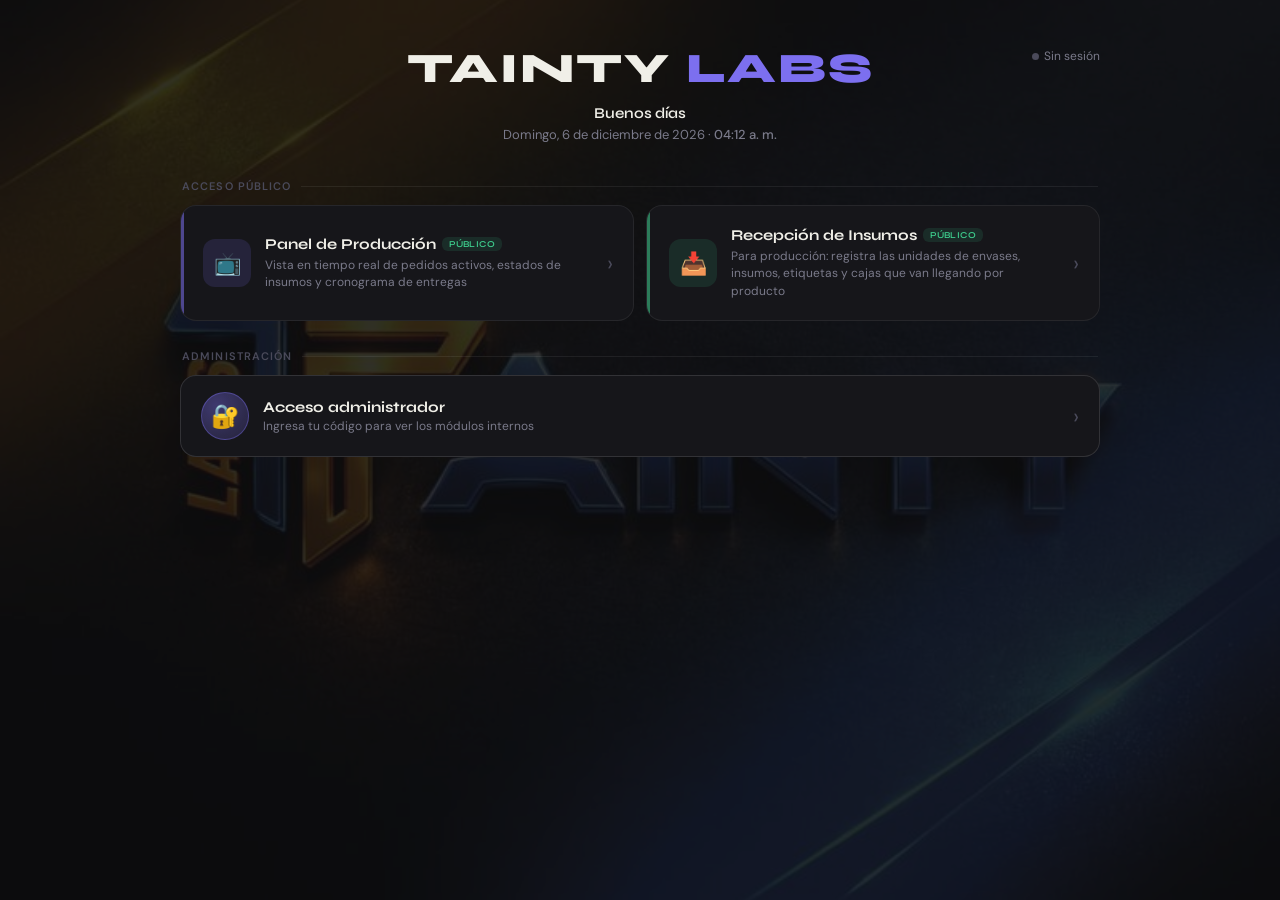
==== commit 638f2567: "Copiar robusto en toda la plataforma: helper compartido en common.js - Nuevo copiarAlPortapapeles() " ====
--- a/costeo_tainty.html
+++ b/costeo_tainty.html
@@ -238,6 +238,7 @@
         <div class="seg-toggle" id="orden-proveedores">
           <button class="seg-btn active" id="ord-prov" onclick="setOrdenProveedores('proveedor',this)">📦 Por proveedor</button>
           <button class="seg-btn" id="ord-tipo" onclick="setOrdenProveedores('tipo',this)">🧪 Por tipo</button>
+          <button class="seg-btn" id="ord-producto" onclick="setOrdenProveedores('producto',this)">🧾 Por producto</button>
         </div>
         <button class="btn-copy" onclick="copiarTodo(this)" title="Copiar la lista completa: insumos, cápsulas, envases, etiquetas y cajas agrupadas por tipo">&#128203; Copiar todo</button>
         <button class="btn-secondary" onclick="volverAInsumos()">&#8592; Volver</button>
@@ -562,6 +563,7 @@
 function calcularCompras() {
   if (!pedidosActivos.length) { document.getElementById('compras-result').style.display = 'none'; actualizarBarraTotal('hidden'); return; }
   const insumos = {};
+  const porProducto = {};
   const noEncontrados = [];
   for (const ped of pedidosActivos) {
     const objetivo = normalizarNombre(ped.producto);
@@ -572,6 +574,9 @@
     }
     const escala = getEscalaCercana(ped.cantidad);
     const factor = ped.cantidad / escala;
+    const prodKey = normalizarNombre(prod.nombre);
+    if (!porProducto[prodKey]) porProducto[prodKey] = { producto: prod.nombre, cantidad: 0, insumos: {}, costo: 0 };
+    porProducto[prodKey].cantidad += ped.cantidad;
     for (const ins of prod.insumos) {
       const config = getTipoConfig(ins.tipo);
       const key = ins.nombre + '|||' + ins.proveedor + '|||' + ins.tipo;
@@ -600,6 +605,13 @@
       }
       insumos[key].cantidadTotal += cantTotal;
       insumos[key].costoTotal += costoTotal;
+
+      // Desglose por producto (para la vista "Por producto", sin combinar entre productos)
+      const pb = porProducto[prodKey].insumos;
+      if (!pb[key]) pb[key] = { nombre: ins.nombre, tipo: ins.tipo, proveedor: ins.proveedor||'', cantidadTotal: 0, costoTotal: 0, unidad };
+      pb[key].cantidadTotal += cantTotal;
+      pb[key].costoTotal += costoTotal;
+      porProducto[prodKey].costo += costoTotal;
     }
   }
   const lista = Object.values(insumos).sort((a,b) => (a.proveedor||'').localeCompare(b.proveedor||''));
@@ -621,6 +633,9 @@
   document.getElementById('compras-result').style.display = 'block';
   document.getElementById('proveedores-result').style.display = 'none';
   window._insumosCalculados = lista;
+  window._insumosPorProducto = Object.values(porProducto).map(p => ({
+    producto: p.producto, cantidad: p.cantidad, costo: p.costo, insumos: Object.values(p.insumos)
+  })).sort((a,b) => (a.producto||'').localeCompare(b.producto||'', 'es'));
   actualizarBarraTotal('insumos');
 }
 
@@ -644,7 +659,7 @@
 
 function setOrdenProveedores(modo, btn) {
   ordenProveedoresActual = modo;
-  document.querySelectorAll('#orden-proveedores .ftab').forEach(b => b.classList.remove('active'));
+  document.querySelectorAll('#orden-proveedores .seg-btn').forEach(b => b.classList.remove('active'));
   if (btn) btn.classList.add('active');
   mostrarProveedores();
 }
@@ -673,6 +688,8 @@
 
   if (ordenProveedoresActual === 'tipo') {
     renderProveedoresPorTipo(lista, porProv);
+  } else if (ordenProveedoresActual === 'producto') {
+    renderProveedoresPorProducto();
   } else {
     renderProveedoresPorProveedor(porProv);
   }
@@ -712,6 +729,80 @@
         </div>`).join('')}
       </div>
     </div>`).join('');
+}
+
+// Vista "Por producto": una tarjeta por producto con sus insumos (sin combinar
+// entre productos), agrupados por tipo. Resuelve el caso de 2-3 pedidos a la vez.
+function renderProveedoresPorProducto() {
+  const productos = window._insumosPorProducto || [];
+  const cont = document.getElementById('proveedores-cards');
+  if (!productos.length) { cont.innerHTML = '<div class="empty">No hay productos para mostrar</div>'; return; }
+  cont.innerHTML = productos.map((p, idx) => {
+    const porTipo = {};
+    p.insumos.forEach(i => { const t = (i.tipo||'').toUpperCase(); (porTipo[t] = porTipo[t] || []).push(i); });
+    const tipos = Object.keys(porTipo).sort((a,b) => {
+      const ia = TIPO_ORDEN.indexOf(a), ib = TIPO_ORDEN.indexOf(b);
+      return (ia===-1?99:ia) - (ib===-1?99:ib);
+    });
+    const cuerpo = tipos.map(t => {
+      const meta = TIPO_META[t] || { ic:'•', label:t };
+      const items = porTipo[t].slice().sort((a,b) => (a.nombre||'').localeCompare(b.nombre||'', 'es'));
+      const itemsHtml = items.map(i => `<div class="prov-item">
+        <span class="prov-item-name">${i.nombre}</span>
+        <span class="prov-item-qty">${formatCantidad(i.cantidadTotal, i.unidad)}</span>
+        <span class="prov-item-cost">S/ ${i.costoTotal.toLocaleString('es-PE',{minimumFractionDigits:2})}</span>
+      </div>`).join('');
+      return `<div style="margin-top:10px">
+        <div style="font-size:11px;font-weight:600;color:var(--muted);text-transform:uppercase;letter-spacing:.05em;margin-bottom:4px">${meta.ic} ${meta.label}</div>
+        ${itemsHtml}
+      </div>`;
+    }).join('');
+    return `<div class="prov-card">
+      <div class="prov-header">
+        <div class="prov-name">🧾 ${p.producto} <span style="font-family:DM Mono,monospace;font-size:12px;color:var(--amber);font-weight:400">· ${Math.round(p.cantidad).toLocaleString('en-US')} und</span></div>
+        <div style="display:flex;align-items:center;gap:10px">
+          <div class="prov-total">S/ ${p.costo.toLocaleString('es-PE',{minimumFractionDigits:2})}</div>
+          <button class="btn-copy" onclick="copiarProducto(${idx},this)" title="Copiar el nombre del producto y todos sus insumos">&#128203; Copiar</button>
+        </div>
+      </div>
+      <div class="prov-body">${cuerpo}</div>
+    </div>`;
+  }).join('');
+}
+
+/**
+ * Copia el nombre del producto y SOLO sus insumos (tipo INSUMO).
+ * Excluye a propósito cápsulas, envases, etiquetas, cajas y lainas.
+ * Distinto de copiarProveedor: aquí el foco es el PRODUCTO, no el proveedor.
+ *
+ *   📦 PAWSURE ORAL PET (100ml) · 500 und
+ *
+ *   - Camu Camu: 0.9 kg
+ *   - Uña De Gato: 0.72 kg
+ */
+function copiarProducto(idx, btn) {
+  const p = (window._insumosPorProducto || [])[idx];
+  if (!p) return;
+  const insumos = (p.insumos || [])
+    .filter(i => (i.tipo||'').toUpperCase() === 'INSUMO')
+    .sort((a,b) => (a.nombre||'').localeCompare(b.nombre||'', 'es'));
+  if (!insumos.length) {
+    mostrarToast('Este producto no tiene insumos para copiar', {type:'error', duration:2500});
+    return;
+  }
+  const lineas = insumos.map(i => {
+    const unidad = i.unidad || 'kg';
+    if (unidad === 'kg') {
+      const c = parseFloat(i.cantidadTotal.toFixed(3)).toString();
+      return `- ${i.nombre}: ${c} kg`;
+    }
+    const c = Math.round(i.cantidadTotal).toLocaleString('en-US');
+    return `- ${c} ${i.nombre}`;
+  }).join('\n');
+  const texto = `📦 ${p.producto} · ${Math.round(p.cantidad).toLocaleString('en-US')} und\n\n${lineas}`;
+  copiarAlPortapapeles(texto)
+    .then(() => { mostrarToast(`Insumos copiados: ${p.producto}`, {type:'success', duration:2500}); flashCopiado(btn); })
+    .catch(() => mostrarToast('No se pudo copiar', {type:'error', duration:3000}));
 }
 
 function renderProveedoresPorTipo(lista, porProv) {
@@ -791,7 +882,7 @@
     const cant = Math.round(i.cantidadTotal).toLocaleString('en-US');
     return `- ${cant} ${i.nombre}`;
   }).join('\n');
-  navigator.clipboard.writeText(texto)
+  copiarAlPortapapeles(texto)
     .then(() => { mostrarToast(`${meta.label} copiado (${items.length} insumos)`, {type:'success', duration:2500}); flashCopiado(btn); })
     .catch(() => mostrarToast('No se pudo copiar', {type:'error', duration:3000}));
 }
@@ -814,7 +905,7 @@
     return `- ${cantidad} ${i.nombre}`;
   }).join('\n');
   const texto = `Buen día, podría cotizarme lo siguiente:\n\n${insumosStr}`;
-  navigator.clipboard.writeText(texto).then(() => { mostrarToast('¡Copiado para WhatsApp!'); flashCopiado(btn); }).catch(() => mostrarToast('No se pudo copiar', {type:'error',duration:3500}));
+  copiarAlPortapapeles(texto).then(() => { mostrarToast('¡Copiado para WhatsApp!'); flashCopiado(btn); }).catch(() => mostrarToast('No se pudo copiar', {type:'error',duration:3500}));
 }
 
 /**
@@ -885,7 +976,7 @@
   const totalLine = `💰 Total estimado: S/ ${total.toLocaleString('es-PE',{minimumFractionDigits:2})}`;
   const texto = `📋 LISTA COMPLETA DE COMPRAS\n\n${bloques.join('\n\n')}\n\n${totalLine}`;
 
-  navigator.clipboard.writeText(texto)
+  copiarAlPortapapeles(texto)
     .then(() => { mostrarToast(`Lista completa copiada (${lista.length} insumos)`, {type:'success', duration:2500}); flashCopiado(btn); })
     .catch(() => mostrarToast('No se pudo copiar', {type:'error', duration:3500}));
 }
--- a/assets/common.css
+++ b/assets/common.css
@@ -29,6 +29,10 @@
   color:var(--text);
   min-height:100vh;
   position:relative;
+  /* Evita el scroll horizontal en móvil si algún contenido dinámico
+     (números o nombres largos) se pasa de ancho. `clip` no rompe el
+     sticky del topbar ni crea un segundo scroll como haría `hidden`. */
+  overflow-x:clip;
 }
 body::before{
   content:'';
@@ -143,6 +147,9 @@
   border:1px solid var(--border);
   border-radius:14px;
   padding:1.25rem;
+  /* min-width:0 permite que la tarjeta encoja dentro de un grid/flex cuando
+     un número largo (ej. "S/ 1,360,975.50") forzaría el ancho y desbordaría. */
+  min-width:0;
 }
 .stat-label{font-size:12px;color:var(--muted);margin-bottom:6px}
 .stat-val{font-family:'DM Mono',monospace;font-size:20px;font-weight:500}
@@ -153,6 +160,7 @@
   border:1px solid var(--border);
   border-radius:14px;
   padding:1.25rem;
+  min-width:0;
 }
 .chart-card.full{grid-column:1/-1}
 .chart-title{font-family:'Syne',sans-serif;font-size:14px;font-weight:700;margin-bottom:1rem;color:var(--text)}
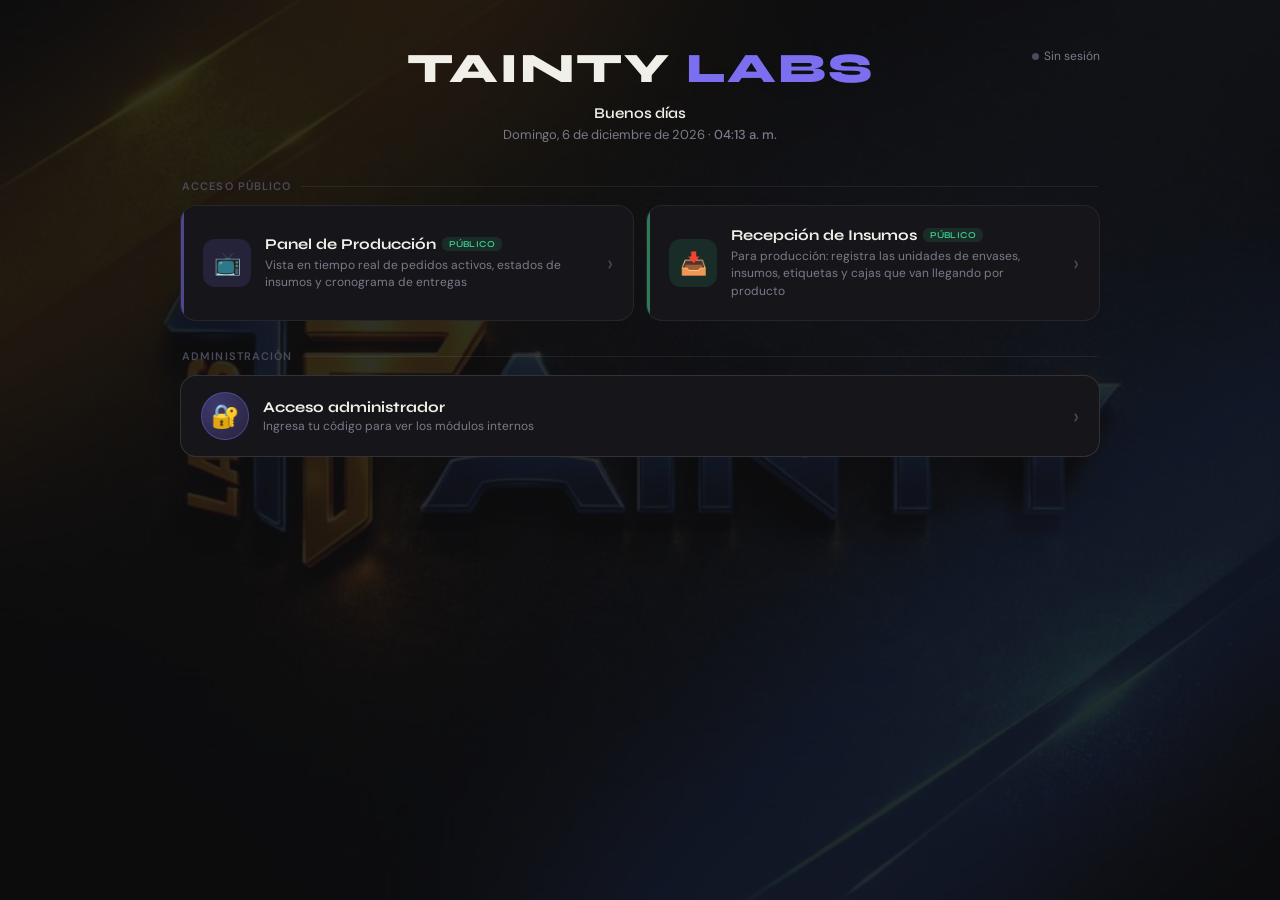
==== commit 2ca81130: "Por producto: el copiado incluye insumos + cápsulas (con cantidad); envases/etiquetas/cajas siguen f" ====
--- a/costeo_tainty.html
+++ b/costeo_tainty.html
@@ -366,8 +366,14 @@
 // JSONP
 // CARGAR DATOS
 async function cargarCatalogo() {
+  // Pintar al instante el catálogo guardado (si hay) mientras se refresca por detrás.
+  let teniaLocal = false;
   try {
-    document.getElementById('catalogo-list').innerHTML = '<div class="spinner"></div>';
+    const local = localStorage.getItem('tainty_catalogo');
+    if (local) { catalogo = JSON.parse(local); poblarSelects(); renderCatalogo(); teniaLocal = true; }
+  } catch(_) { /* localStorage corrupto: ignorar */ }
+  try {
+    if (!teniaLocal) document.getElementById('catalogo-list').innerHTML = '<div class="spinner"></div>';
     const res = await jsonp(COSTEO_URL + '?t=' + Date.now());
     if (res.success) {
       // New script returns res.data as parsed catalogo array
@@ -377,10 +383,8 @@
       renderCatalogo();
     }
   } catch(e) {
-    // Usar datos de localStorage si existen
-    const local = localStorage.getItem('tainty_catalogo');
-    if (local) { catalogo = JSON.parse(local); poblarSelects(); renderCatalogo(); }
-    else document.getElementById('catalogo-list').innerHTML = '<div class="empty">No se pudo cargar el catálogo. Verifica la conexión.</div>';
+    // Ya se pintó desde localStorage arriba; solo mostrar error si no había nada.
+    if (!teniaLocal) document.getElementById('catalogo-list').innerHTML = '<div class="empty">No se pudo cargar el catálogo. Verifica la conexión.</div>';
   }
 }
 
@@ -586,7 +590,8 @@
         const cantBase = (ins.cantidades && parseFloat(ins.cantidades[escala])) || 0;
         cantTotal = cantBase * factor;
         costoTotal = cantTotal * (parseFloat(ins.precioUnitario) || 0);
-        unidad = 'kg';
+        // INSUMO puede tener unidad propia (gr/ml/litros/und); LAINA queda en kg.
+        unidad = (ins.tipo === 'INSUMO' && ins.unidad) ? ins.unidad : 'kg';
       } else if (config === 'und') {
         const cantBase = (ins.cantidades && parseFloat(ins.cantidades[escala])) || 0;
         cantTotal = cantBase * factor;
@@ -646,10 +651,9 @@
  */
 function formatCantidad(qty, unidad) {
   const n = parseFloat(qty) || 0;
-  if (unidad === 'kg') {
-    return parseFloat(n.toFixed(3)).toString() + ' kg';
-  }
-  return Math.round(n).toLocaleString('en-US') + ' und';
+  // 'und' → entero con separador de miles. Peso/volumen (kg/gr/ml/litros) → hasta 3 decimales.
+  if (unidad === 'und') return Math.round(n).toLocaleString('en-US') + ' und';
+  return parseFloat(n.toFixed(3)).toString() + ' ' + (unidad || 'kg');
 }
 
 // Modo de agrupación en la vista "Pedido por proveedor":
@@ -762,7 +766,7 @@
         <div class="prov-name">🧾 ${p.producto} <span style="font-family:DM Mono,monospace;font-size:12px;color:var(--amber);font-weight:400">· ${Math.round(p.cantidad).toLocaleString('en-US')} und</span></div>
         <div style="display:flex;align-items:center;gap:10px">
           <div class="prov-total">S/ ${p.costo.toLocaleString('es-PE',{minimumFractionDigits:2})}</div>
-          <button class="btn-copy" onclick="copiarProducto(${idx},this)" title="Copiar el nombre del producto y todos sus insumos">&#128203; Copiar</button>
+          <button class="btn-copy" onclick="copiarProducto(${idx},this)" title="Copiar el nombre del producto con sus insumos y cápsulas (con cantidad)">&#128203; Copiar</button>
         </div>
       </div>
       <div class="prov-body">${cuerpo}</div>
@@ -771,37 +775,41 @@
 }
 
 /**
- * Copia el nombre del producto y SOLO sus insumos (tipo INSUMO).
- * Excluye a propósito cápsulas, envases, etiquetas, cajas y lainas.
+ * Copia el nombre del producto con sus INSUMOS y sus CÁPSULAS (con cantidad).
+ * Excluye a propósito envases, etiquetas, cajas y lainas.
  * Distinto de copiarProveedor: aquí el foco es el PRODUCTO, no el proveedor.
  *
- *   📦 PAWSURE ORAL PET (100ml) · 500 und
+ *   📦 ANTI-MANCHAS (90cap) · 100 und
  *
  *   - Camu Camu: 0.9 kg
- *   - Uña De Gato: 0.72 kg
+ *   - Glutatión: 1.08 kg
+ *
+ *   💊 CÁPSULAS
+ *   - 9,000 Cápsula 00 vegetal
  */
 function copiarProducto(idx, btn) {
   const p = (window._insumosPorProducto || [])[idx];
   if (!p) return;
-  const insumos = (p.insumos || [])
-    .filter(i => (i.tipo||'').toUpperCase() === 'INSUMO')
-    .sort((a,b) => (a.nombre||'').localeCompare(b.nombre||'', 'es'));
-  if (!insumos.length) {
-    mostrarToast('Este producto no tiene insumos para copiar', {type:'error', duration:2500});
+  const norm = t => (t||'').toString().toUpperCase();
+  const porNombre = (a,b) => (a.nombre||'').localeCompare(b.nombre||'', 'es');
+  const insumos  = (p.insumos || []).filter(i => norm(i.tipo) === 'INSUMO').sort(porNombre);
+  const capsulas = (p.insumos || []).filter(i => norm(i.tipo) === 'CAPSULA').sort(porNombre);
+  if (!insumos.length && !capsulas.length) {
+    mostrarToast('Este producto no tiene insumos ni cápsulas para copiar', {type:'error', duration:2500});
     return;
   }
-  const lineas = insumos.map(i => {
+  const fmtInsumo = i => {
     const unidad = i.unidad || 'kg';
-    if (unidad === 'kg') {
-      const c = parseFloat(i.cantidadTotal.toFixed(3)).toString();
-      return `- ${i.nombre}: ${c} kg`;
-    }
-    const c = Math.round(i.cantidadTotal).toLocaleString('en-US');
-    return `- ${c} ${i.nombre}`;
-  }).join('\n');
-  const texto = `📦 ${p.producto} · ${Math.round(p.cantidad).toLocaleString('en-US')} und\n\n${lineas}`;
+    if (unidad === 'und') return `- ${Math.round(i.cantidadTotal).toLocaleString('en-US')} ${i.nombre}`;
+    return `- ${i.nombre}: ${parseFloat(i.cantidadTotal.toFixed(3)).toString()} ${unidad}`;
+  };
+  const fmtCapsula = i => `- ${Math.round(i.cantidadTotal).toLocaleString('en-US')} ${i.nombre}`;
+  const bloques = [];
+  if (insumos.length)  bloques.push(insumos.map(fmtInsumo).join('\n'));
+  if (capsulas.length) bloques.push('💊 CÁPSULAS\n' + capsulas.map(fmtCapsula).join('\n'));
+  const texto = `📦 ${p.producto} · ${Math.round(p.cantidad).toLocaleString('en-US')} und\n\n${bloques.join('\n\n')}`;
   copiarAlPortapapeles(texto)
-    .then(() => { mostrarToast(`Insumos copiados: ${p.producto}`, {type:'success', duration:2500}); flashCopiado(btn); })
+    .then(() => { mostrarToast(`Copiado: ${p.producto}`, {type:'success', duration:2500}); flashCopiado(btn); })
     .catch(() => mostrarToast('No se pudo copiar', {type:'error', duration:3000}));
 }
 
@@ -875,12 +883,12 @@
   const items = lista.slice().sort((a,b) => (a.nombre||'').localeCompare(b.nombre||'', 'es'));
   const texto = items.map(i => {
     const unidad = i.unidad || 'kg';
-    if (unidad === 'kg') {
-      const cant = parseFloat(i.cantidadTotal.toFixed(3)).toString();
-      return `- ${i.nombre}: ${cant} kg`;
+    if (unidad === 'und') {
+      const cant = Math.round(i.cantidadTotal).toLocaleString('en-US');
+      return `- ${cant} ${i.nombre}`;
     }
-    const cant = Math.round(i.cantidadTotal).toLocaleString('en-US');
-    return `- ${cant} ${i.nombre}`;
+    const cant = parseFloat(i.cantidadTotal.toFixed(3)).toString();
+    return `- ${i.nombre}: ${cant} ${unidad}`;
   }).join('\n');
   copiarAlPortapapeles(texto)
     .then(() => { mostrarToast(`${meta.label} copiado (${items.length} insumos)`, {type:'success', duration:2500}); flashCopiado(btn); })
@@ -892,17 +900,17 @@
   if (!data) return;
   const insumosStr = data.insumos.map(i => {
     const unidad = i.unidad || 'kg';
-    if (unidad === 'kg') {
-      // Insumos a granel: redondea a 3 decimales y elimina los ceros finales.
-      // 30.000 → "30",  1.080 → "1.08",  0.090 → "0.09",  1.005 → "1.005"
-      const cantidad = parseFloat(i.cantidadTotal.toFixed(3)).toString();
-      return `- ${i.nombre}: ${cantidad} kg`;
+    if (unidad === 'und') {
+      // Envases / etiquetas / cajas / cápsulas (y insumos por unidad): "- 1,000 Nombre".
+      // Usamos en-US para que el separador de miles sea coma, no punto
+      // (en es-PE el punto es separador de miles y se confunde con decimales).
+      const cantidad = Math.round(i.cantidadTotal).toLocaleString('en-US');
+      return `- ${cantidad} ${i.nombre}`;
     }
-    // Envases / etiquetas / cajas / cápsulas: "- 1,000 Nombre".
-    // Usamos en-US para que el separador de miles sea coma, no punto
-    // (en es-PE el punto es separador de miles y se confunde con decimales).
-    const cantidad = Math.round(i.cantidadTotal).toLocaleString('en-US');
-    return `- ${cantidad} ${i.nombre}`;
+    // Insumos a granel (kg/gr/ml/litros): redondea a 3 decimales y elimina ceros finales.
+    // 30.000 → "30",  1.080 → "1.08",  0.090 → "0.09",  1.005 → "1.005"
+    const cantidad = parseFloat(i.cantidadTotal.toFixed(3)).toString();
+    return `- ${i.nombre}: ${cantidad} ${unidad}`;
   }).join('\n');
   const texto = `Buen día, podría cotizarme lo siguiente:\n\n${insumosStr}`;
   copiarAlPortapapeles(texto).then(() => { mostrarToast('¡Copiado para WhatsApp!'); flashCopiado(btn); }).catch(() => mostrarToast('No se pudo copiar', {type:'error',duration:3500}));
@@ -961,13 +969,13 @@
     const lineas = items.map(i => {
       const unidad = i.unidad || 'kg';
       const prov = i.proveedor ? ` (${i.proveedor})` : '';
-      if (unidad === 'kg') {
-        const cant = parseFloat(i.cantidadTotal.toFixed(3)).toString();
-        return `- ${i.nombre}: ${cant} kg${prov}`;
+      if (unidad === 'und') {
+        // und (envase, etiqueta, caja, cápsula, o insumo por unidad): "cantidad Nombre (proveedor)"
+        const cant = Math.round(i.cantidadTotal).toLocaleString('en-US');
+        return `- ${cant} ${i.nombre}${prov}`;
       }
-      // und (envase, etiqueta, caja, cápsula): "cantidad Nombre (proveedor)"
-      const cant = Math.round(i.cantidadTotal).toLocaleString('en-US');
-      return `- ${cant} ${i.nombre}${prov}`;
+      const cant = parseFloat(i.cantidadTotal.toFixed(3)).toString();
+      return `- ${i.nombre}: ${cant} ${unidad}${prov}`;
     }).join('\n');
     return `${meta.ic} ${meta.label.toUpperCase()}\n${lineas}`;
   });
@@ -1077,12 +1085,9 @@
               const cant = cantidadInsumoEnEscala(i, escalaActual);
               const sub = costoInsumoEnEscala(i, escalaActual);
               const esMax = ri === idxMax && maxSub > 0;
-              const precioStr = config === 'kg' ? `S/ ${(parseFloat(i.precioUnitario)||0).toFixed(2)}/kg`
-                : config === 'und' ? `S/ ${(parseFloat(i.precioUnitario)||0).toFixed(2)}/und`
-                : '—';
-              const cantStr = config === 'kg' ? `${cant.toFixed(3)} kg`
-                : config === 'und' ? `${Math.round(cant)} und`
-                : '—';
+              const u = (i.tipo === 'INSUMO' && i.unidad) ? i.unidad : (config === 'kg' ? 'kg' : config === 'und' ? 'und' : '');
+              const precioStr = config === 'fijo' ? '—' : `S/ ${(parseFloat(i.precioUnitario)||0).toFixed(2)}/${u}`;
+              const cantStr = config === 'fijo' ? '—' : (u === 'und' ? `${Math.round(cant)} und` : `${cant.toFixed(3)} ${u}`);
               return `<tr${esMax?' style="background:var(--amber-dim)"':''}>
                 <td><span style="font-size:11px;padding:2px 7px;border-radius:10px;background:var(--surface2);color:var(--muted)">${i.tipo}</span></td>
                 <td style="font-size:13px">${i.nombre}${esMax?' <span style="font-size:9px;font-weight:600;padding:2px 6px;border-radius:6px;background:var(--amber-dim);color:var(--amber);border:1px solid rgba(245,166,35,.3);text-transform:uppercase;letter-spacing:.04em;white-space:nowrap">▲ mayor costo</span>':''}</td>
@@ -1191,18 +1196,16 @@
               <span style="font-size:10px;padding:2px 6px;border-radius:6px;background:var(--surface);color:var(--hint);margin-right:6px">${tipo}</span>Sin configurar
             </div>`;
             const config = getTipoConfig(ins.tipo);
-            const precioStr = config === 'kg' ? `S/${(parseFloat(ins.precioUnitario)||0).toFixed(2)}/kg`
-              : config === 'und' ? `S/${(parseFloat(ins.precioUnitario)||0).toFixed(2)}/und`
-              : 'precio fijo';
+            const uCat = (ins.tipo === 'INSUMO' && ins.unidad) ? ins.unidad : (config === 'kg' ? 'kg' : 'und');
+            const precioStr = config === 'fijo' ? 'precio fijo' : `S/${(parseFloat(ins.precioUnitario)||0).toFixed(2)}/${uCat}`;
             const detalleEscalas = [100,300,500,1000].map(e => {
               if (config === 'fijo') {
                 const v = (ins.costos && parseFloat(ins.costos[e])) || 0;
                 return `<span style="font-size:11px;color:var(--muted);font-family:DM Mono,monospace">x${e}: S/${v.toFixed(2)}</span>`;
               }
               const c = (ins.cantidades && parseFloat(ins.cantidades[e])) || 0;
-              const u = config === 'kg' ? 'kg' : 'und';
-              const cStr = config === 'kg' ? c.toFixed(3) : Math.round(c);
-              return `<span style="font-size:11px;color:var(--muted);font-family:DM Mono,monospace">x${e}: ${cStr}${u}</span>`;
+              const cStr = uCat === 'und' ? Math.round(c) : parseFloat(c.toFixed(3));
+              return `<span style="font-size:11px;color:var(--muted);font-family:DM Mono,monospace">x${e}: ${cStr}${uCat}</span>`;
             }).join('');
             return `<div style="padding:10px 12px;background:var(--surface2);border-radius:8px;border:1px solid var(--border2)">
               <div style="display:flex;align-items:center;justify-content:space-between;flex-wrap:wrap;gap:6px">
@@ -1283,6 +1286,7 @@
 function nuevoItemVacio(tipo) {
   const config = getTipoConfig(tipo);
   const base = { tipo, nombre:'', proveedor:'' };
+  if (tipo === 'INSUMO') base.unidad = 'kg'; // unidad elegible: kg/gr/ml/litros/und
   if (config === 'kg' || config === 'und') {
     base.precioUnitario = 0;
     // ENVASE típicamente es 1:1 con la unidad producida, así que pre-llenamos
@@ -1303,6 +1307,7 @@
   const tipo = ins.tipo;
   const config = getTipoConfig(tipo);
   const nuevo = { tipo, nombre: ins.nombre||'', proveedor: ins.proveedor||'' };
+  if (tipo === 'INSUMO') nuevo.unidad = ins.unidad || 'kg';
   if (config === 'kg') {
     nuevo.precioUnitario = parseFloat(ins.precioUnitario ?? ins.costoPorKg) || 0;
     nuevo.cantidades = ins.cantidades && typeof ins.cantidades === 'object'
@@ -1462,7 +1467,7 @@
 
     return `<div style="background:var(--surface2);border:1px solid var(--border2);border-radius:12px;padding:1rem;margin-bottom:10px">
       <div style="display:flex;align-items:center;justify-content:space-between;margin-bottom:10px">
-        <div style="font-size:12px;font-weight:600;color:${color};text-transform:uppercase;letter-spacing:.06em">${tipo}${unidad?` <span style="color:var(--muted);font-weight:400;text-transform:none;font-size:10px">· ${unidad==='kg'?'precio por kg':'precio por und'}</span>`:` <span style="color:var(--muted);font-weight:400;text-transform:none;font-size:10px">· precio total por escala</span>`}</div>
+        <div style="font-size:12px;font-weight:600;color:${color};text-transform:uppercase;letter-spacing:.06em">${tipo}${tipo==='INSUMO'?` <span style="color:var(--muted);font-weight:400;text-transform:none;font-size:10px">· elige la unidad de cada insumo</span>`:unidad?` <span style="color:var(--muted);font-weight:400;text-transform:none;font-size:10px">· ${unidad==='kg'?'precio por kg':'precio por und'}</span>`:` <span style="color:var(--muted);font-weight:400;text-transform:none;font-size:10px">· precio total por escala</span>`}</div>
         <button onclick="addItem('${tipo}')" style="font-size:11px;padding:3px 10px;border-radius:6px;border:1px solid rgba(124,111,239,.3);background:var(--purple-dim);color:var(--purple);cursor:pointer">+ Agregar otro</button>
       </div>
       ${itemsHtml}
@@ -1487,8 +1492,9 @@
     // Una sola fila: precio unitario + 4 cantidades + 4 costos calculados
     const cants = ins.cantidades || {100:0,300:0,500:0,1000:0};
     const precio = parseFloat(ins.precioUnitario)||0;
-    const costoLabel = config === 'kg' ? 'S/ por kg' : 'S/ por und';
-    const cantLabel = config === 'kg' ? `kg necesarios` : `und necesarias`;
+    const uInsumo = (tipo === 'INSUMO') ? (ins.unidad || 'kg') : unidad;
+    const costoLabel = `S/ por ${uInsumo}`;
+    const cantLabel = config === 'und' ? 'und necesarias' : `${uInsumo} necesarios`;
 
     const inputsCant = ESCALAS.map(e => {
       const v = parseFloat(cants[e])||0;
@@ -1508,9 +1514,15 @@
 
     return `<div style="background:var(--surface);border:1px solid var(--border);border-radius:10px;padding:10px;margin-bottom:8px" id="item-${tipo}-${idx}">
       ${cabecera}
-      <div style="display:grid;grid-template-columns:1fr;gap:8px;margin-bottom:8px">
+      <div style="display:flex;gap:10px;align-items:flex-end;margin-bottom:8px;flex-wrap:wrap">
+        ${tipo === 'INSUMO' ? `<div>
+          <label style="font-size:11px;color:var(--muted);display:block;margin-bottom:3px">Unidad</label>
+          <select onchange="updateUnidad('${tipo}',${idx},this.value)" style="background:var(--surface2);border:1px solid var(--border2);border-radius:7px;padding:7px 9px;font-family:DM Sans,sans-serif;font-size:13px;color:var(--text);outline:none;cursor:pointer">
+            ${['kg','gr','ml','litros','und'].map(u => `<option value="${u}"${uInsumo===u?' selected':''}>${u}</option>`).join('')}
+          </select>
+        </div>` : ''}
         <div><label style="font-size:11px;color:var(--amber);display:block;margin-bottom:3px">${costoLabel}</label>
-          <input type="number" value="${ins.precioUnitario||''}" placeholder="0.00" step="0.01" id="precio-${tipo}-${idx}" oninput="updatePrecio('${tipo}',${idx},this.value)" style="width:200px;background:var(--surface2);border:1px solid rgba(245,166,35,.3);border-radius:7px;padding:7px 9px;font-family:DM Mono,monospace;font-size:13px;color:var(--amber);outline:none"></div>
+          <input type="number" value="${ins.precioUnitario||''}" placeholder="0.00" step="0.01" id="precio-${tipo}-${idx}" oninput="updatePrecio('${tipo}',${idx},this.value)" style="width:160px;background:var(--surface2);border:1px solid rgba(245,166,35,.3);border-radius:7px;padding:7px 9px;font-family:DM Mono,monospace;font-size:13px;color:var(--amber);outline:none"></div>
       </div>
       <div style="font-size:10px;color:var(--hint);margin-bottom:6px;text-transform:uppercase;letter-spacing:.06em">Cantidades por escala (escribe una y se autocompletan las demás)</div>
       <div style="display:grid;grid-template-columns:repeat(4,1fr);gap:6px;margin-bottom:8px">
@@ -1553,6 +1565,15 @@
   if (field === 'nombre' || field === 'proveedor') {
     tryAutoFillPrecio(tipo, idx);
   }
+}
+
+// Cambia la unidad de un insumo (kg/gr/ml/litros/und) y re-renderiza para
+// actualizar las etiquetas ("S/ por gr", "ml necesarios", etc.).
+function updateUnidad(tipo, idx, val) {
+  const it = editorItems[tipo] && editorItems[tipo][idx];
+  if (!it) return;
+  it.unidad = val;
+  renderEditorItems();
 }
 
 /**
@@ -1684,6 +1705,7 @@
           nombre: ins.nombre.trim(),
           proveedor: ins.proveedor||''
         };
+        if (tipo === 'INSUMO') out.unidad = ins.unidad || 'kg';
         if (config === 'kg' || config === 'und') {
           out.precioUnitario = parseFloat(ins.precioUnitario)||0;
           out.cantidades = {
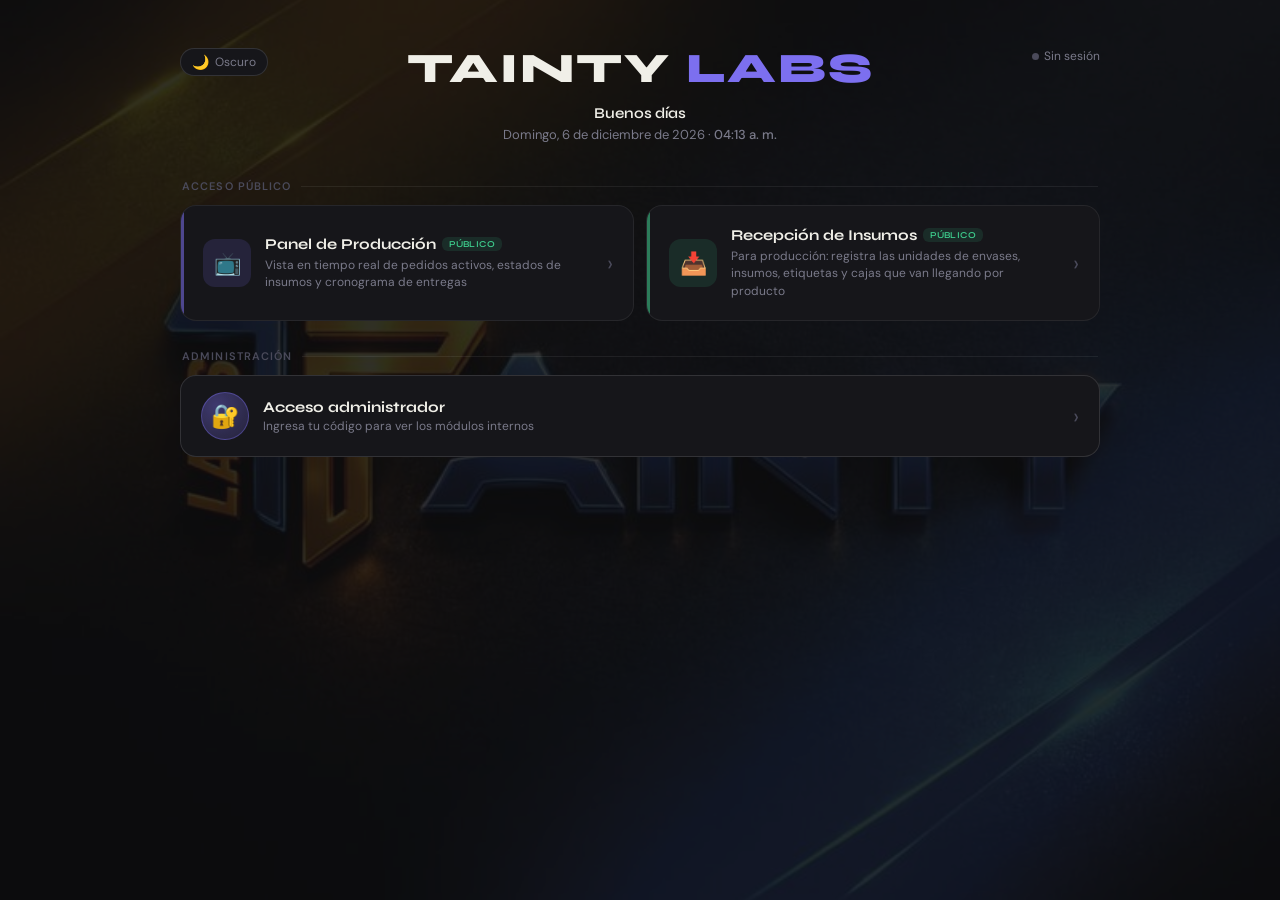
==== commit 2b00d440: "Tema claro/oscuro global con toggle en el index - Botón claro/oscuro en el index; la preferencia se " ====
--- a/costeo_tainty.html
+++ b/costeo_tainty.html
@@ -14,6 +14,23 @@
 <link rel="icon" type="image/png" sizes="192x192" href="./assets/icons/icon-192.png">
 <title>Costeo &amp; Compras · Tainty Labs</title>
 <link href="https://fonts.googleapis.com/css2?family=Syne:wght@400;600;700;800&family=DM+Sans:wght@400;500&family=DM+Mono:wght@400;500&display=swap" rel="stylesheet">
+<script>/* Tema claro/oscuro compartido · se aplica antes de pintar (sin parpadeo) */
+(function(){
+  function apply(t){
+    document.documentElement.setAttribute('data-theme', t==='light'?'light':'dark');
+    var m=document.querySelector('meta[name="theme-color"]');
+    if(m) m.setAttribute('content', t==='light'?'#f3f3f6':'#0d0d0f');
+  }
+  var saved='dark';
+  try{ saved=localStorage.getItem('tainty_theme')||'dark'; }catch(e){}
+  apply(saved);
+  window.taintyTheme={
+    get:function(){try{return localStorage.getItem('tainty_theme')||'dark';}catch(e){return'dark';}},
+    set:function(t){try{localStorage.setItem('tainty_theme',t);}catch(e){}apply(t);},
+    toggle:function(){var n=this.get()==='light'?'dark':'light';this.set(n);return n;}
+  };
+})();
+</script>
 <link rel="stylesheet" href="./assets/common.css">
 <style>
 /* TOPBAR */
--- a/assets/common.css
+++ b/assets/common.css
@@ -20,6 +20,34 @@
   --red:#e8524a;   --red-dim:rgba(232,82,74,0.1);
   --teal:#26c6b0;  --teal-dim:rgba(38,198,176,0.12);
 }
+
+/* =========================================================
+   Tema CLARO
+   Se activa con <html data-theme="light"> (lo pone el script
+   compartido según la preferencia guardada en localStorage).
+   Como todo el diseño usa estas variables, solo hace falta
+   redefinirlas aquí para que toda la app cambie de tema.
+   ========================================================= */
+:root[data-theme="light"]{
+  --bg:#f3f3f6;
+  --surface:#ffffff;
+  --surface2:#eceef2;
+  --border:rgba(0,0,0,0.09);
+  --border2:rgba(0,0,0,0.15);
+  --text:#1b1b22;
+  --muted:#5c5c6b;
+  --hint:#9898a6;
+  --purple:#6355e0; --purple-dim:rgba(124,111,239,0.14);
+  --green:#1f9d63;  --green-dim:rgba(62,207,142,0.16);
+  --amber:#b9780c;  --amber-dim:rgba(245,166,35,0.18);
+  --blue:#2e7fc6;   --blue-dim:rgba(76,163,232,0.16);
+  --red:#d33a31;    --red-dim:rgba(232,82,74,0.12);
+  --teal:#128a7b;   --teal-dim:rgba(38,198,176,0.16);
+}
+/* La textura de fondo es oscura: en claro se baja casi del todo. */
+:root[data-theme="light"] body::before{opacity:.035}
+/* El overlay del PIN usa un fondo fijo; en claro debe ser claro. */
+:root[data-theme="light"] .pin-overlay{background:rgba(243,243,246,.97)}
 
 /* Reset */
 *{box-sizing:border-box;margin:0;padding:0}
